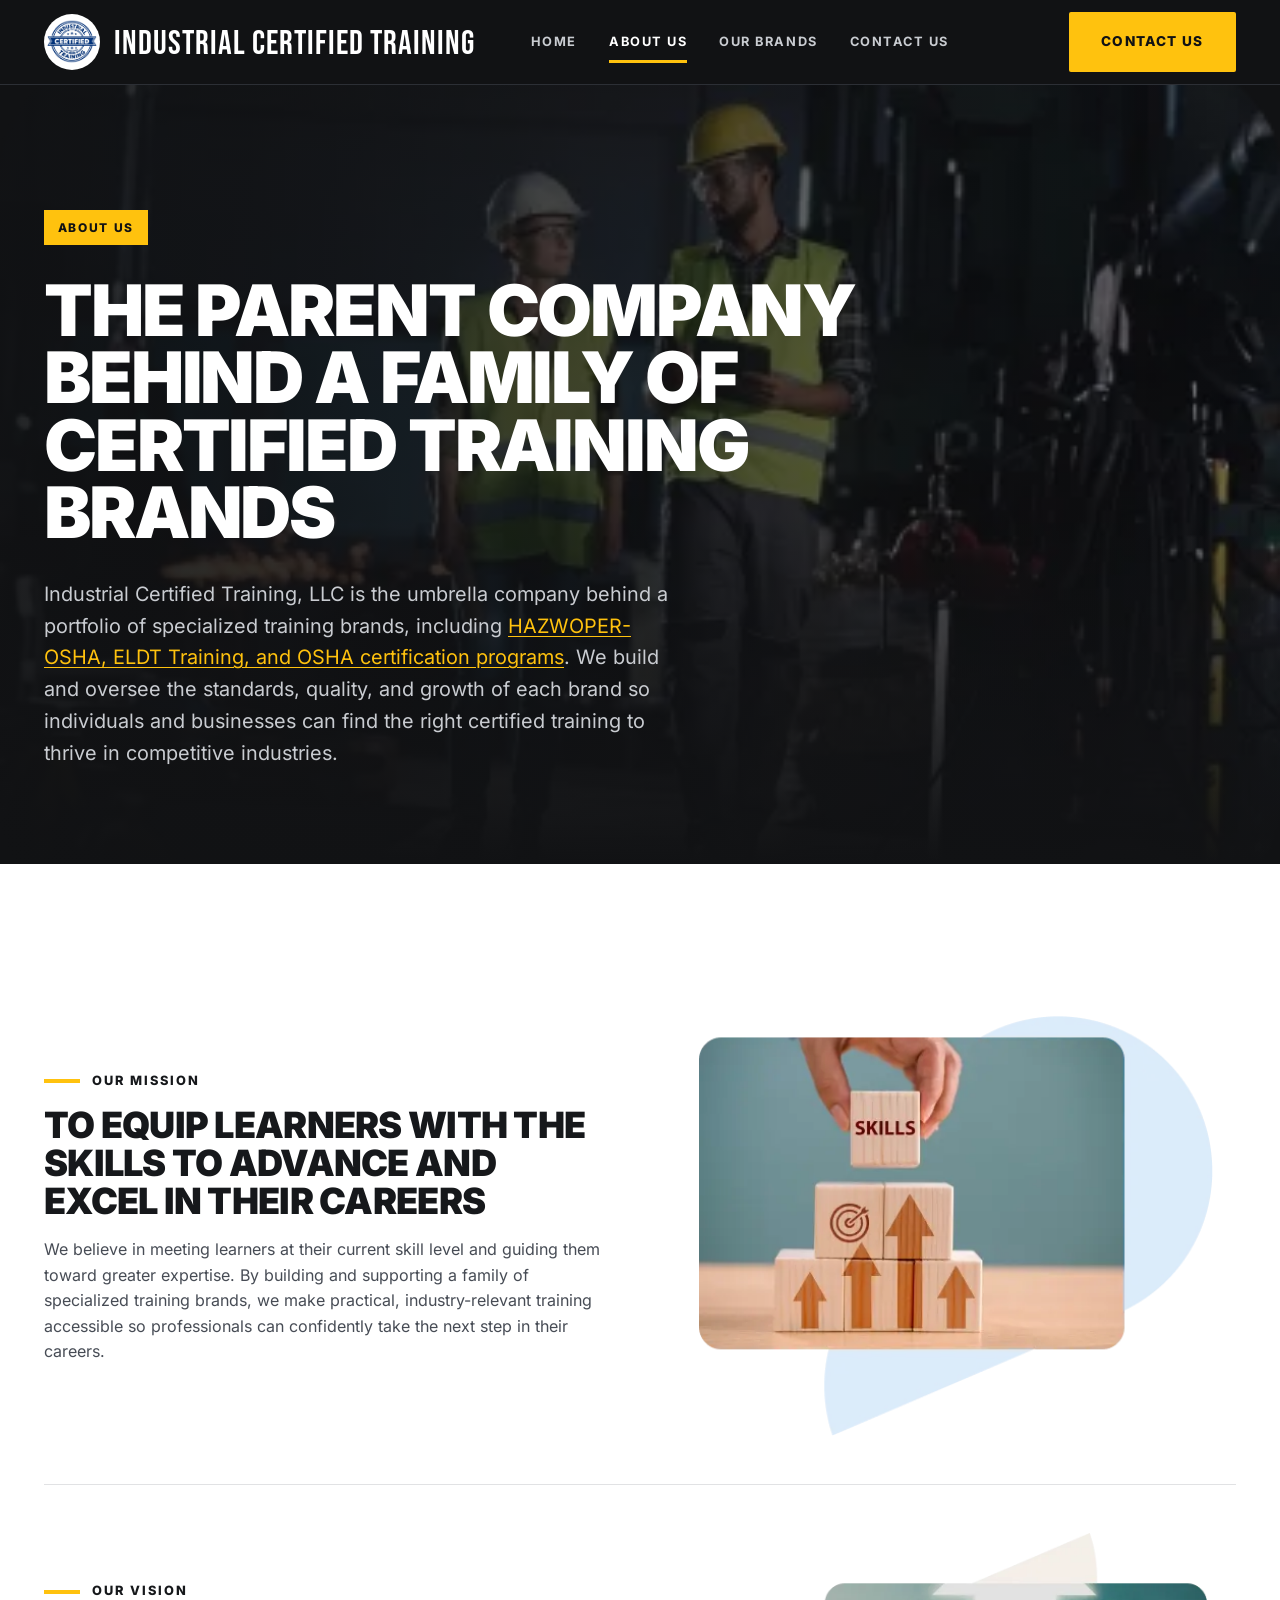
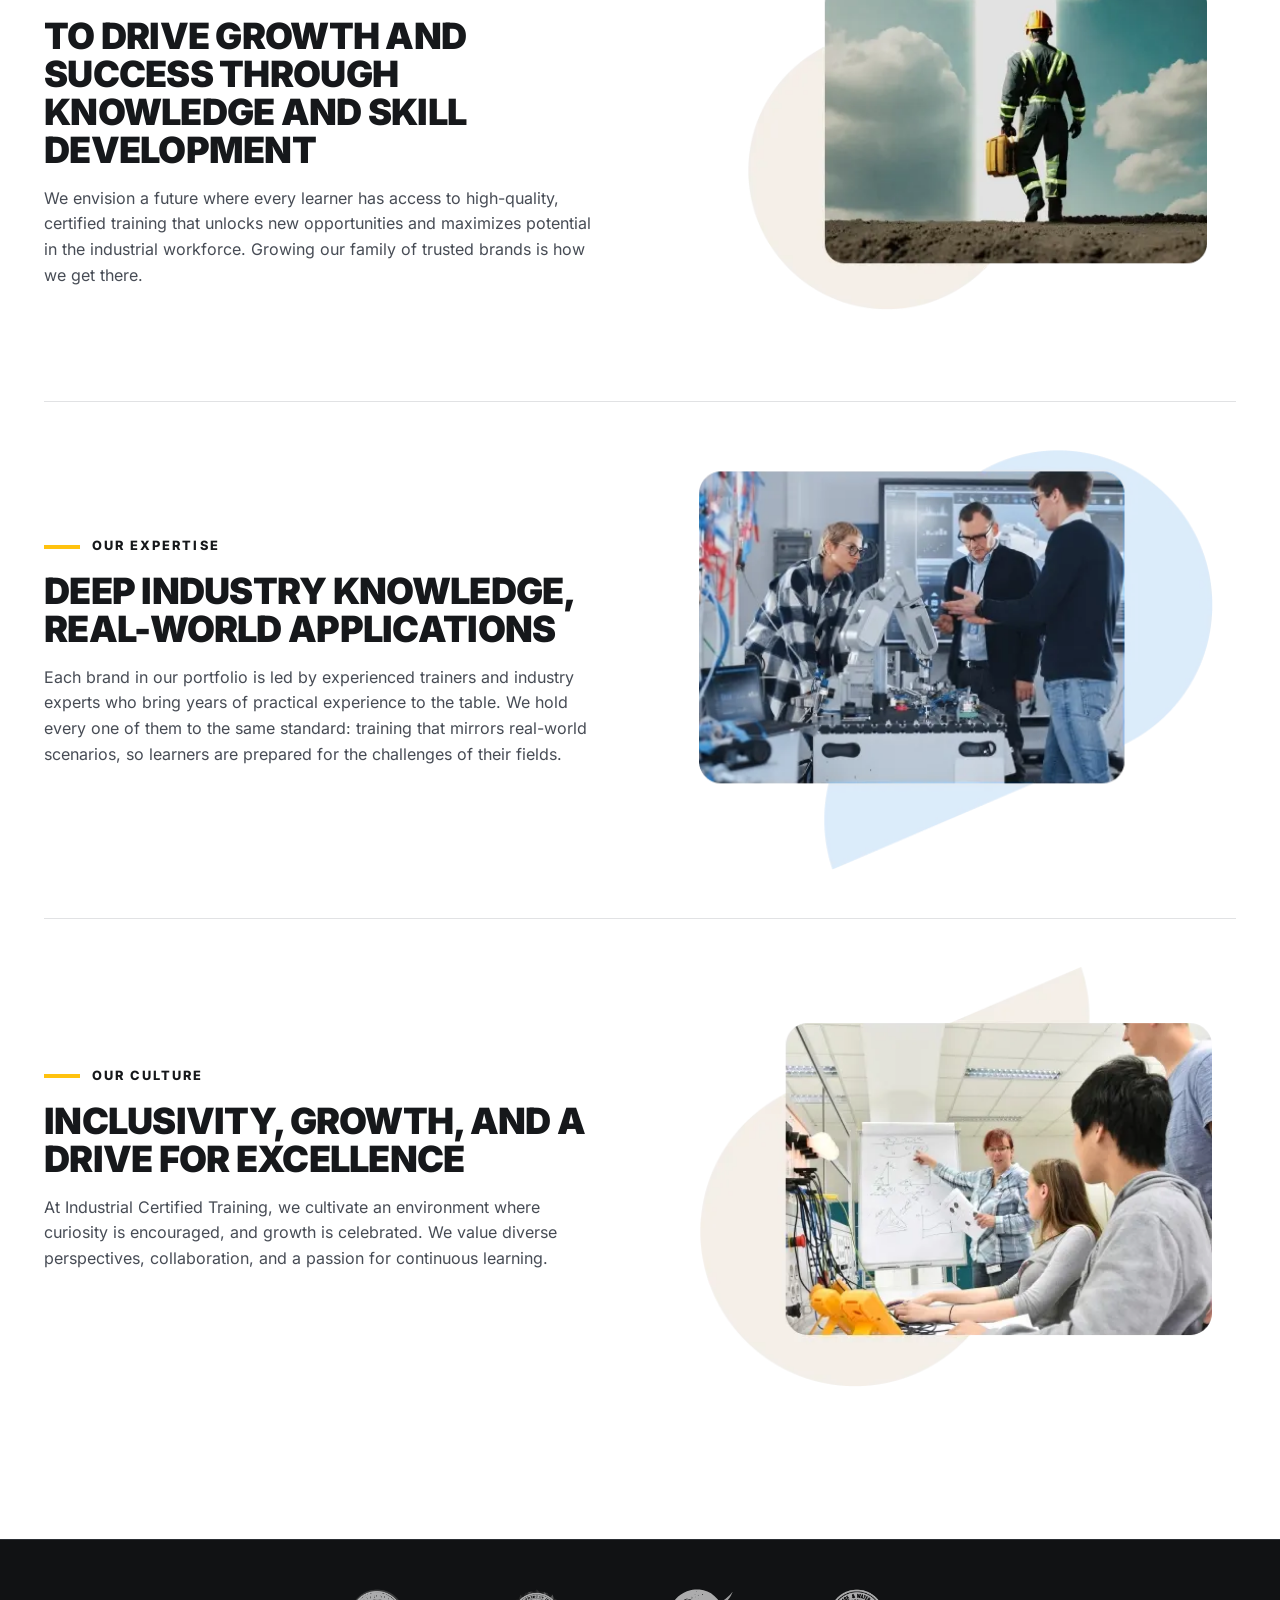
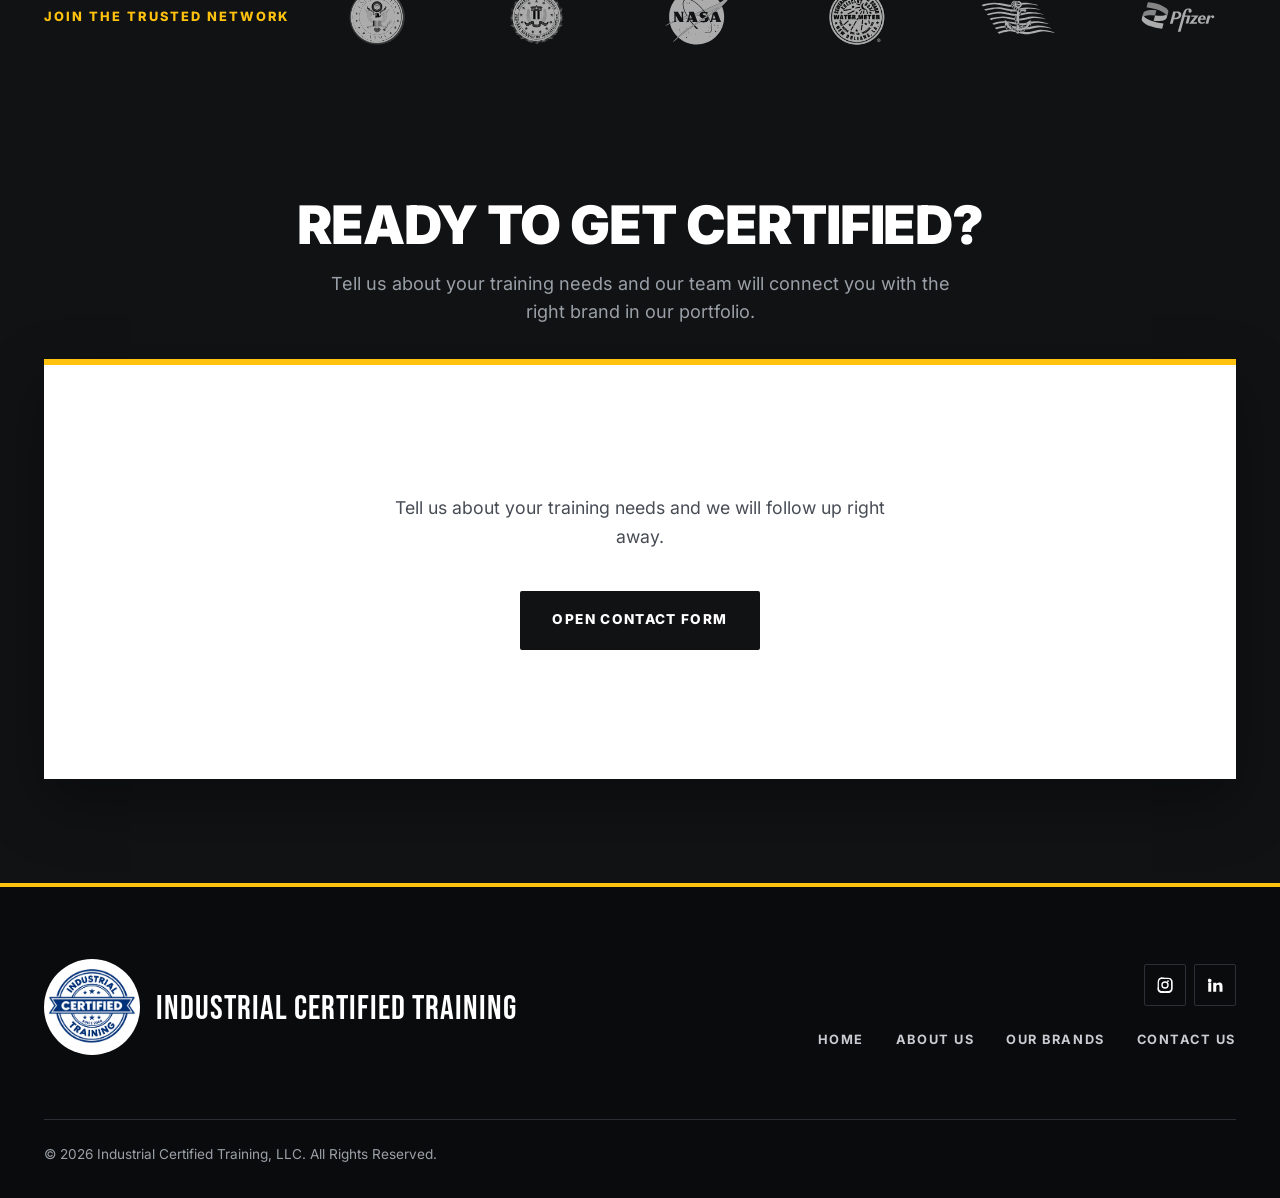
==== about-us.html @ 362e0325 "Use Bebas Neue wordmark in header/footer; center and tighten brand cards - Header and footer company" ====
<!DOCTYPE html>
<html lang="en">
<head>
    <meta charset="UTF-8">
    <meta name="viewport" content="width=device-width, initial-scale=1.0">

    <!-- Google tag (gtag.js) -->
    <script async src="https://www.googletagmanager.com/gtag/js?id=G-7F2FLD8WXP"></script>
    <script>
      window.dataLayer = window.dataLayer || [];
      function gtag(){dataLayer.push(arguments);}
      gtag('js', new Date());
      gtag('config', 'G-7F2FLD8WXP');
    </script>
    <title>About Us | Industrial Certified Training</title>
    <meta name="description" content="Learn how Industrial Certified Training, LLC is the parent company behind a family of industry-leading technical training and certification brands for professionals and businesses.">
    <meta name="robots" content="index, follow">
    <link rel="canonical" href="https://ictraining.us/about-us.html">

    <meta property="og:type" content="website">
    <meta property="og:site_name" content="Industrial Certified Training">
    <meta property="og:url" content="https://ictraining.us/about-us.html">
    <meta property="og:title" content="About Us | Industrial Certified Training">
    <meta property="og:description" content="Learn how Industrial Certified Training, LLC is the parent company behind a family of industry-leading technical training and certification brands.">
    <meta property="og:image" content="https://ictraining.us/images/about-us/about-us-banner-img.webp">
    <meta property="og:locale" content="en_US">

    <link rel="icon" href="./images/home/footer-logo.webp" type="image/webp">
    <link rel="preload" href="fonts/inter-var.woff2" as="font" type="font/woff2" crossorigin>
    <link rel="preload" href="fonts/bebas-neue.woff2" as="font" type="font/woff2" crossorigin>
    <link rel="preload" href="images/home/ct-general-industry.webp" as="image" fetchpriority="high">
    <link rel="stylesheet" href="css/style.css">
    <script type="application/ld+json">
    {
      "@context": "https://schema.org",
      "@graph": [
        {
          "@type": "Organization",
          "@id": "https://ictraining.us/#organization",
          "name": "Industrial Certified Training",
          "legalName": "Industrial Certified Training, LLC",
          "url": "https://ictraining.us/",
          "logo": "https://ictraining.us/images/home/footer-logo.webp",
          "description": "Industrial Certified Training, LLC is the parent company behind a family of industry-certified safety and compliance training brands, including HAZWOPER-OSHA, ELDT Training, and OSHA certification programs, serving construction, maritime, healthcare, oil & gas, and general industry.",
          "brand": [
            { "@type": "Brand", "name": "HAZWOPER-OSHA", "url": "https://hazwoper-osha.com" },
            { "@type": "Brand", "name": "ELDT Training", "url": "https://eldttraining.us" },
            { "@type": "Brand", "name": "OSHA Training", "url": "https://oshascorm.org" }
          ],
          "sameAs": [
            "https://www.instagram.com/industrial_certified_training/",
            "https://www.linkedin.com/company/industrial-certified-training/"
          ]
        },
        {
          "@type": "WebSite",
          "@id": "https://ictraining.us/#website",
          "url": "https://ictraining.us/",
          "name": "Industrial Certified Training",
          "publisher": { "@id": "https://ictraining.us/#organization" }
        },
        {
          "@type": "BreadcrumbList",
          "@id": "https://ictraining.us/about-us.html#breadcrumb",
          "itemListElement": [
            { "@type": "ListItem", "position": 1, "name": "Home", "item": "https://ictraining.us/" },
            { "@type": "ListItem", "position": 2, "name": "About Us", "item": "https://ictraining.us/about-us.html" }
          ]
        }
      ]
    }
    </script>
</head>
<body>
    <a class="skip-link" href="#main">Skip to content</a>

    <svg aria-hidden="true" style="position:absolute;width:0;height:0;overflow:hidden" focusable="false">
        <symbol id="icon-menu" viewBox="0 0 24 24"><path d="M3 6h18M3 12h18M3 18h18" stroke="currentColor" stroke-width="2" stroke-linecap="round"/></symbol>
        <symbol id="icon-close" viewBox="0 0 24 24"><path d="M6 6l12 12M18 6L6 18" stroke="currentColor" stroke-width="2" stroke-linecap="round"/></symbol>
        <symbol id="icon-linkedin" viewBox="0 0 24 24"><path fill="currentColor" d="M4.98 3.5a2.5 2.5 0 1 1-.02 5 2.5 2.5 0 0 1 .02-5zM3 9h4v12H3V9zm7 0h3.8v1.7h.05c.53-1 1.83-2.05 3.77-2.05C21.4 8.65 22 11 22 14.1V21h-4v-6.1c0-1.45-.03-3.32-2.02-3.32-2.03 0-2.34 1.58-2.34 3.22V21h-4V9z"/></symbol>
        <symbol id="icon-instagram" viewBox="0 0 24 24"><path fill="currentColor" d="M12 2.2c2.7 0 3 .01 4.12.06 1.11.05 1.87.23 2.53.48.7.27 1.29.63 1.87 1.21.58.58.94 1.17 1.21 1.87.25.66.43 1.42.48 2.53.05 1.12.06 1.42.06 4.12s-.01 3-.06 4.12c-.05 1.11-.23 1.87-.48 2.53-.27.7-.63 1.29-1.21 1.87-.58.58-1.17.94-1.87 1.21-.66.25-1.42.43-2.53.48-1.12.05-1.42.06-4.12.06s-3-.01-4.12-.06c-1.11-.05-1.87-.23-2.53-.48-.7-.27-1.29-.63-1.87-1.21-.58-.58-.94-1.17-1.21-1.87-.25-.66-.43-1.42-.48-2.53C2.21 15 2.2 14.7 2.2 12s.01-3 .06-4.12c.05-1.11.23-1.87.48-2.53.27-.7.63-1.29 1.21-1.87.58-.58 1.17-.94 1.87-1.21.66-.25 1.42-.43 2.53-.48C9 2.21 9.3 2.2 12 2.2zm0 1.8c-2.65 0-2.96.01-4.01.06-.96.04-1.48.2-1.83.34-.46.18-.79.39-1.13.74-.35.34-.56.67-.74 1.13-.14.35-.3.87-.34 1.83-.05 1.05-.06 1.36-.06 4.01s.01 2.96.06 4.01c.04.96.2 1.48.34 1.83.18.46.39.79.74 1.13.34.35.67.56 1.13.74.35.14.87.3 1.83.34 1.05.05 1.36.06 4.01.06s2.96-.01 4.01-.06c.96-.04 1.48-.2 1.83-.34.46-.18.79-.39 1.13-.74.35-.34.56-.67.74-1.13.14-.35.3-.87.34-1.83.05-1.05.06-1.36.06-4.01s-.01-2.96-.06-4.01c-.04-.96-.2-1.48-.34-1.83a3.03 3.03 0 0 0-.74-1.13 3.03 3.03 0 0 0-1.13-.74c-.35-.14-.87-.3-1.83-.34-1.05-.05-1.36-.06-4.01-.06zm0 3.06a4.94 4.94 0 1 1 0 9.88 4.94 4.94 0 0 1 0-9.88zm0 1.8a3.14 3.14 0 1 0 0 6.28 3.14 3.14 0 0 0 0-6.28zm5.13-1.99a1.15 1.15 0 1 1-2.3 0 1.15 1.15 0 0 1 2.3 0z"/></symbol>
    </svg>

    <header class="site-header">
        <div class="container nav">
            <a class="nav-brand" href="./index.html" aria-label="Industrial Certified Training home">
                <img src="images/home/footer-logo.webp" alt="Industrial Certified Training" width="900" height="834">
                <span class="nav-brand__text">Industrial Certified Training</span>
            </a>
            <button class="nav-toggle" type="button" aria-controls="navbarNav" aria-expanded="false" aria-label="Toggle navigation menu">
                <svg class="icon icon-menu" aria-hidden="true"><use href="#icon-menu"></use></svg>
                <svg class="icon icon-close" aria-hidden="true"><use href="#icon-close"></use></svg>
            </button>
            <nav class="nav-links" id="navbarNav" aria-label="Primary">
                <a href="./index.html">Home</a>
                <a href="./about-us.html" aria-current="page">About Us</a>
                <a href="./our-brands.html">Our Brands</a>
                <a href="./contact-us.html">Contact Us</a>
                <a href="#typeform-section" class="btn btn-primary nav-cta--mobile">Contact Us</a>
            </nav>
            <a href="#typeform-section" class="btn btn-primary nav-cta">Contact Us</a>
        </div>
    </header>

    <main id="main">
        <section class="hero hero--page">
            <div class="hero__bg">
                <img src="images/home/ct-general-industry.webp" alt="" width="397" height="265" fetchpriority="high">
            </div>
            <div class="container">
                <div class="hero__content">
                    <span class="hero__tag">About Us</span>
                    <h1>The Parent Company Behind a Family of Certified Training Brands</h1>
                    <p>Industrial Certified Training, LLC is the umbrella company behind a portfolio of specialized training brands, including <a href="./our-brands.html">HAZWOPER-OSHA, ELDT Training, and OSHA certification programs</a>. We build and oversee the standards, quality, and growth of each brand so individuals and businesses can find the right certified training to thrive in competitive industries.</p>
                </div>
            </div>
        </section>

        <section class="section">
            <div class="container">
                <div class="story-row">
                    <div>
                        <p class="section-eyebrow">Our Mission</p>
                        <h2>To equip learners with the skills to advance and excel in their careers</h2>
                        <p>We believe in meeting learners at their current skill level and guiding them toward greater expertise. By building and supporting a family of specialized training brands, we make practical, industry-relevant training accessible so professionals can confidently take the next step in their careers.</p>
                    </div>
                    <div class="story-row__media">
                        <img src="./images/about-us/our-mission-img.webp" loading="lazy" alt="Instructor guiding a hands-on training session" width="505" height="412">
                    </div>
                </div>
                <div class="story-row">
                    <div>
                        <p class="section-eyebrow">Our Vision</p>
                        <h2>To drive growth and success through knowledge and skill development</h2>
                        <p>We envision a future where every learner has access to high-quality, certified training that unlocks new opportunities and maximizes potential in the industrial workforce. Growing our family of trusted brands is how we get there.</p>
                    </div>
                    <div class="story-row__media">
                        <img src="./images/about-us/our-vision.webp" loading="lazy" alt="Team reviewing certification progress" width="549" height="459">
                    </div>
                </div>
                <div class="story-row">
                    <div>
                        <p class="section-eyebrow">Our Expertise</p>
                        <h2>Deep industry knowledge, real-world applications</h2>
                        <p>Each brand in our portfolio is led by experienced trainers and industry experts who bring years of practical experience to the table. We hold every one of them to the same standard: training that mirrors real-world scenarios, so learners are prepared for the challenges of their fields.</p>
                    </div>
                    <div class="story-row__media">
                        <img src="./images/about-us/our-expertise.webp" loading="lazy" alt="Trainer demonstrating industrial safety equipment" width="505" height="412">
                    </div>
                </div>
                <div class="story-row">
                    <div>
                        <p class="section-eyebrow">Our Culture</p>
                        <h2>Inclusivity, growth, and a drive for excellence</h2>
                        <p>At Industrial Certified Training, we cultivate an environment where curiosity is encouraged, and growth is celebrated. We value diverse perspectives, collaboration, and a passion for continuous learning.</p>
                    </div>
                    <div class="story-row__media">
                        <img src="./images/about-us/our-culture.webp" loading="lazy" alt="Diverse team collaborating at Industrial Certified Training" width="502" height="412">
                    </div>
                </div>
            </div>
        </section>

        <section class="trusted">
            <div class="container trusted__inner">
                <h2 class="trusted__title">Join the Trusted Network</h2>
                <div class="trusted__grid">
                    <img src="images/home/us-army-logo.webp" alt="U.S. Army" width="400" height="200" loading="lazy">
                    <img src="images/home/fbi-logo.webp" alt="Federal Bureau of Investigation" width="400" height="200" loading="lazy">
                    <img src="images/home/nasa-logo.svg" alt="NASA" width="196" height="98" loading="lazy">
                    <img src="images/home/water-meter.webp" alt="Water Meter Industries" width="400" height="200" loading="lazy">
                    <img src="images/home/us-sailors-logo.svg" alt="U.S. Navy Sailors" width="196" height="98" loading="lazy">
                    <img src="images/home/pfizer-logo.svg" alt="Pfizer" width="196" height="98" loading="lazy">
                </div>
            </div>
        </section>

        <section class="section contact-cta" id="typeform-section">
            <div class="container">
                <h2 class="text-center">Ready to Get Certified?</h2>
                <p class="text-center lead max-w-prose" style="margin-inline:auto;">Tell us about your training needs and our team will connect you with the right brand in our portfolio.</p>
                <div class="contact-cta__panel">
                    <div class="tf-placeholder" data-tf-placeholder>
                        <p class="contact-cta__loading">Tell us about your training needs and we will follow up right away.</p>
                        <button type="button" class="btn btn-primary" data-tf-trigger="01JFSV156N80ZSB11TZV2MEFP5">Open Contact Form</button>
                    </div>
                </div>
            </div>
        </section>
    </main>

    <footer class="site-footer">
        <div class="container footer-grid">
            <div class="footer-brand">
                <img src="./images/home/footer-logo.webp" alt="" width="900" height="834" loading="lazy">
                <span class="footer-brand__text">Industrial Certified Training</span>
            </div>
            <div class="footer-content">
                <div class="footer-top">
                    <div class="social-icons">
                        <a href="https://www.instagram.com/industrial_certified_training/" class="social-icon" aria-label="Industrial Certified Training on Instagram"><svg class="icon" aria-hidden="true"><use href="#icon-instagram"></use></svg></a>
                        <a href="https://www.linkedin.com/company/industrial-certified-training/" class="social-icon" aria-label="Industrial Certified Training on LinkedIn"><svg class="icon" aria-hidden="true"><use href="#icon-linkedin"></use></svg></a>
                    </div>
                </div>
                <nav class="footer-links" aria-label="Footer">
                    <a href="./index.html">Home</a>
                    <a href="./about-us.html">About Us</a>
                    <a href="./our-brands.html">Our Brands</a>
                    <a href="./contact-us.html">Contact Us</a>
                </nav>
            </div>
            <p class="footer-bottom">&copy; <span id="current_year"></span> Industrial Certified Training, LLC. All Rights Reserved.</p>
        </div>
    </footer>

    <script src="./js/main.js" defer></script>
</body>
</html>
---- css/style.css ----
/* ===================== Fonts (self-hosted) ===================== */
@font-face {
  font-family: 'Inter';
  font-style: normal;
  font-weight: 100 900;
  font-display: swap;
  src: url('../fonts/inter-var.woff2') format('woff2');
}
@font-face {
  font-family: 'Bebas Neue';
  font-style: normal;
  font-weight: 400;
  font-display: swap;
  src: url('../fonts/bebas-neue.woff2') format('woff2');
}

/* ===================== Design tokens ===================== */
:root {
  --color-black: #111214;
  --color-char: #1c1e22;
  --color-char-2: #25282d;
  --color-yellow: #ffc20e;
  --color-yellow-dark: #e0a800;
  --color-text: #16181b;
  --color-text-secondary: #474c55;
  --color-text-muted: #6b7079;
  --color-on-dark: #ffffff;
  --color-on-dark-secondary: #c9ccd1;
  --color-on-dark-muted: #9aa0a8;
  --color-bg: #ffffff;
  --color-bg-alt: #f3f3f1;
  --color-border: #e1e2e4;
  --color-border-dark: #2c2f35;
  --color-white: #ffffff;

  --font-heading: 'Inter', system-ui, -apple-system, 'Segoe UI', sans-serif;
  --font-body: 'Inter', system-ui, -apple-system, 'Segoe UI', sans-serif;
  --font-wordmark: 'Bebas Neue', 'Oswald', 'Arial Narrow', sans-serif;

  --space-1: 0.25rem;
  --space-2: 0.5rem;
  --space-3: 1rem;
  --space-4: 1.5rem;
  --space-5: 2rem;
  --space-6: 3rem;
  --space-7: 4.5rem;
  --space-8: 6.5rem;

  --radius-sm: 2px;

  --shadow-sm: 0 2px 8px rgba(0, 0, 0, 0.08);
  --shadow-md: 0 14px 34px rgba(0, 0, 0, 0.16);
  --shadow-lg: 0 24px 56px rgba(0, 0, 0, 0.35);

  --header-h: 84px;
  --container-max: 1240px;
  --transition: 0.25s ease;
}

/* ===================== Reset ===================== */
*, *::before, *::after { box-sizing: border-box; }
html { scroll-behavior: smooth; scroll-padding-top: var(--header-h); }
@media (prefers-reduced-motion: reduce) {
  html { scroll-behavior: auto; }
  *, *::before, *::after { animation-duration: 0.01ms !important; animation-iteration-count: 1 !important; transition-duration: 0.01ms !important; scroll-behavior: auto !important; }
}
body {
  margin: 0;
  font-family: var(--font-body);
  color: var(--color-text);
  background: var(--color-bg);
  line-height: 1.6;
  -webkit-font-smoothing: antialiased;
}
img { max-width: 100%; height: auto; display: block; }
a { color: inherit; text-decoration: none; }
ul { margin: 0; padding: 0; list-style: none; }
button { font: inherit; cursor: pointer; }
svg { display: block; }

h1, h2, h3, h4, h5, h6 {
  font-family: var(--font-heading);
  font-weight: 800;
  line-height: 1.05;
  letter-spacing: -0.02em;
  margin: 0 0 var(--space-3);
  color: var(--color-text);
}
h1 { font-size: clamp(2.6rem, 1.4rem + 5.2vw, 6rem); font-weight: 900; text-transform: uppercase; line-height: 0.95; letter-spacing: -0.03em; }
h2 { font-size: clamp(2rem, 1.4rem + 2.4vw, 3.5rem); font-weight: 900; text-transform: uppercase; letter-spacing: -0.02em; }
h3 { font-size: 1.3rem; letter-spacing: -0.01em; }
h4 { font-size: 0.85rem; text-transform: uppercase; letter-spacing: 0.12em; }
p { margin: 0 0 var(--space-3); color: var(--color-text-secondary); }
.lead { font-size: 1.125rem; color: var(--color-text-secondary); }

.icon { width: 1em; height: 1em; fill: none; }

/* ===================== Layout helpers ===================== */
.container { width: 100%; max-width: var(--container-max); margin-inline: auto; padding-inline: var(--space-4); }

/* Grid items default to min-width:auto, which lets a replaced element's
   intrinsic size (e.g. a wide image) blow out the track. Reset it everywhere. */
.stats__grid > *, .services__grid > *, .work-with__grid > *, .section-head > *,
.industries__grid > *, .testimonials__layout > *, .story-row > *, .brand-grid > * {
  min-width: 0;
}
.section { padding-block: var(--space-8); }
.section--dark { background: var(--color-black); color: var(--color-on-dark); }
.section--char { background: var(--color-char); color: var(--color-on-dark); }
.section--alt { background: var(--color-bg-alt); }
.section--flush-top { padding-top: 0; }
.section--dark h2, .section--dark h3, .section--char h2, .section--char h3 { color: var(--color-on-dark); }
.section--dark p, .section--char p { color: var(--color-on-dark-muted); }

.section-eyebrow {
  display: flex; align-items: center; gap: 0.75rem;
  font-weight: 800; text-transform: uppercase; letter-spacing: 0.16em;
  color: var(--color-text); font-size: 0.8rem; margin-bottom: var(--space-3);
}
.section-eyebrow::before { content: ''; width: 36px; height: 4px; background: var(--color-yellow); flex-shrink: 0; }
.section--dark .section-eyebrow, .section--char .section-eyebrow { color: var(--color-yellow); }
.text-center .section-eyebrow, .section-eyebrow.text-center { justify-content: center; }

.section-head { display: grid; gap: var(--space-4); align-items: end; margin-bottom: var(--space-6); }
.section-head h2 { margin: 0; }
.section-head > p { margin: 0; max-width: 460px; font-size: 1.05rem; }
@media (min-width: 992px) { .section-head { grid-template-columns: 1.2fr 1fr; } .section-head > p { justify-self: end; } }

.text-center { text-align: center; }
.visually-hidden {
  position: absolute; width: 1px; height: 1px; padding: 0; margin: -1px;
  overflow: hidden; clip: rect(0, 0, 0, 0); white-space: nowrap; border: 0;
}

.skip-link {
  position: absolute; top: -100px; left: var(--space-3);
  background: var(--color-yellow); color: var(--color-black); font-weight: 700;
  padding: 0.75rem 1.25rem; z-index: 2000; transition: top var(--transition);
}
.skip-link:focus { top: var(--space-3); }

:focus-visible { outline: 3px solid var(--color-yellow); outline-offset: 2px; }

/* ===================== Buttons ===================== */
.btn {
  display: inline-flex; align-items: center; justify-content: center; gap: 0.6rem;
  padding: 1.05rem 1.9rem; border-radius: var(--radius-sm);
  font-weight: 800; font-size: 0.85rem; letter-spacing: 0.1em; text-transform: uppercase;
  border: 2px solid transparent; min-height: 48px;
  transition: transform var(--transition), box-shadow var(--transition), background var(--transition), color var(--transition), border-color var(--transition);
}
.btn .icon { width: 1.1em; height: 1.1em; }
.btn-primary { background: var(--color-yellow); color: var(--color-black); }
.btn-primary:hover, .btn-primary:focus-visible { background: var(--color-white); transform: translateY(-2px); box-shadow: var(--shadow-md); }
.btn-outline { background: transparent; color: var(--color-white); border-color: var(--color-white); }
.btn-outline:hover, .btn-outline:focus-visible { background: var(--color-white); color: var(--color-black); }
.btn-dark { background: var(--color-black); color: var(--color-white); }
.btn-dark:hover, .btn-dark:focus-visible { background: var(--color-yellow); color: var(--color-black); }

/* ===================== Header ===================== */
.site-header {
  position: sticky; top: 0; z-index: 1000;
  background: var(--color-black); color: var(--color-white);
  border-bottom: 1px solid var(--color-border-dark);
}
.nav { display: flex; align-items: center; justify-content: space-between; height: var(--header-h); gap: var(--space-5); }
.nav-brand { display: flex; align-items: center; gap: 0.85rem; flex-shrink: 0; }
.nav-brand img { height: 56px; width: 56px; object-fit: contain; background: var(--color-white); border-radius: 50%; padding: 3px; }
.nav-brand__text { font-family: var(--font-wordmark); font-weight: 400; font-size: 2.1rem; letter-spacing: 0.03em; text-transform: uppercase; line-height: 1; white-space: nowrap; padding-top: 0.15em; }
.nav-links { display: flex; align-items: center; gap: var(--space-5); margin-right: auto; margin-left: var(--space-4); }
.nav-links a:not(.btn) {
  white-space: nowrap; font-weight: 700; font-size: 0.8rem; letter-spacing: 0.12em; text-transform: uppercase;
  color: var(--color-on-dark-secondary); position: relative; padding-block: 0.4rem;
  transition: color var(--transition);
}
.nav-links a:not(.btn)::after {
  content: ''; position: absolute; left: 0; bottom: -4px; width: 0; height: 3px;
  background: var(--color-yellow); transition: width var(--transition);
}
.nav-links a:not(.btn):hover { color: var(--color-white); }
.nav-links a:not(.btn):hover::after, .nav-links a[aria-current="page"]::after { width: 100%; }
.nav-links a[aria-current="page"] { color: var(--color-white); }
.nav-cta { display: none; white-space: nowrap; }
@media (min-width: 992px) { .nav-cta { display: inline-flex; } .nav-cta--mobile { display: none; } }

.nav-toggle {
  display: inline-flex; align-items: center; justify-content: center;
  width: 46px; height: 46px; border: 1px solid var(--color-border-dark); border-radius: var(--radius-sm);
  background: var(--color-char); color: var(--color-white);
}
.nav-toggle .icon { width: 22px; height: 22px; }
.nav-toggle .icon-close { display: none; }
.nav-toggle[aria-expanded="true"] .icon-menu { display: none; }
.nav-toggle[aria-expanded="true"] .icon-close { display: block; }

@media (max-width: 991.98px) {
  :root { --header-h: 72px; }
  .nav-brand img { height: 46px; width: 46px; }
  .nav-brand__text { font-size: 1.35rem; }
  .nav-links {
    position: fixed; top: var(--header-h); left: 0; right: 0; bottom: 0; margin: 0;
    flex-direction: column; align-items: flex-start;
    background: var(--color-black); padding: var(--space-5) var(--space-4);
    border-top: 4px solid var(--color-yellow);
    transform: translateY(-12px); opacity: 0; visibility: hidden; pointer-events: none;
    transition: transform var(--transition), opacity var(--transition), visibility var(--transition);
    gap: var(--space-4); overflow-y: auto;
  }
  .nav-links.is-open { transform: translateY(0); opacity: 1; visibility: visible; pointer-events: auto; }
  .nav-links a:not(.btn) { font-size: 1.1rem; }
}
@media (min-width: 992px) { .nav-toggle { display: none; } }
@media (min-width: 992px) and (max-width: 1199.98px) {
  .nav { gap: var(--space-4); }
  .nav-brand__text { font-size: 1.6rem; }
  .nav-links { gap: var(--space-4); margin-left: var(--space-2); }
  .nav-cta { padding-inline: 1.2rem; }
}
@media (max-width: 379.98px) {
  .nav-brand { gap: 0.6rem; }
  .nav-brand img { height: 40px; width: 40px; }
  .nav-brand__text { font-size: 1.12rem; }
}

/* ===================== Hero / banner ===================== */
.hero {
  position: relative; overflow: hidden; isolation: isolate;
  background: var(--color-black); color: var(--color-white);
  padding-block: clamp(5rem, 3rem + 9vw, 11rem) clamp(4rem, 3rem + 4vw, 6.5rem);
}
.hero__bg { position: absolute; inset: 0; z-index: -2; }
.hero__bg img { width: 100%; height: 100%; object-fit: cover; object-position: center 35%; filter: saturate(0.9); }
.hero::before {
  content: ''; position: absolute; inset: 0; z-index: -1;
  background:
    linear-gradient(90deg, rgba(17,18,20,0.92) 0%, rgba(17,18,20,0.72) 55%, rgba(17,18,20,0.45) 100%),
    linear-gradient(180deg, rgba(17,18,20,0) 55%, var(--color-black) 100%);
}
.hero__content { max-width: 980px; }
.hero__tag {
  display: inline-block; background: var(--color-yellow); color: var(--color-black);
  font-weight: 800; font-size: 0.75rem; letter-spacing: 0.14em; text-transform: uppercase;
  padding: 0.5rem 0.85rem; margin-bottom: var(--space-5);
}
.hero h1 { color: var(--color-white); margin-bottom: var(--space-5); }
.hero h1 span { color: var(--color-yellow); }
.hero p { color: var(--color-on-dark-secondary); font-size: clamp(1.05rem, 1rem + 0.3vw, 1.25rem); max-width: 640px; }
.hero p a { color: var(--color-yellow); text-decoration: underline; text-underline-offset: 3px; }
.hero__actions { display: flex; flex-wrap: wrap; gap: var(--space-3); margin-top: var(--space-5); }

.hero--page { padding-block: clamp(4.5rem, 3rem + 6vw, 8rem) clamp(3.5rem, 2.5rem + 3vw, 5.5rem); }
.hero--page h1 { font-size: clamp(2.3rem, 1.4rem + 3.8vw, 4.75rem); }

/* ===================== Stats ===================== */
.stats { background: var(--color-black); color: var(--color-white); padding-bottom: var(--space-6); }
.stats__grid { display: grid; grid-template-columns: repeat(3, 1fr); gap: var(--space-4); border-top: 4px solid var(--color-yellow); padding-top: var(--space-5); }
.stats__number { font-weight: 900; font-size: clamp(2.6rem, 2rem + 2.4vw, 4.25rem); letter-spacing: -0.03em; line-height: 1; color: var(--color-white); }
.stats__label { color: var(--color-on-dark-muted); font-weight: 700; font-size: 0.8rem; letter-spacing: 0.14em; text-transform: uppercase; margin: var(--space-2) 0 0; }
@media (max-width: 640px) { .stats__grid { grid-template-columns: 1fr; gap: var(--space-5); } }

/* ===================== Trusted network ===================== */
.trusted { background: var(--color-black); padding-block: var(--space-6); border-top: 1px solid var(--color-border-dark); }
.trusted__inner { display: flex; flex-wrap: wrap; align-items: center; gap: var(--space-5); }
.trusted__title { margin: 0; font-size: 0.8rem; font-weight: 800; letter-spacing: 0.16em; text-transform: uppercase; color: var(--color-yellow); flex-shrink: 0; }
.trusted__grid { display: flex; flex-wrap: wrap; align-items: center; justify-content: space-between; gap: var(--space-5); flex: 1; }
.trusted__grid img { max-height: 58px; width: auto; filter: grayscale(1) invert(1) brightness(1.5); opacity: 0.65; transition: opacity var(--transition); }
.trusted__grid img:hover { opacity: 1; }
@media (max-width: 767.98px) {
  .trusted__inner { justify-content: center; text-align: center; }
  .trusted__grid { flex: 1 1 100%; display: grid; grid-template-columns: repeat(3, 1fr); justify-items: center; gap: var(--space-4); }
  .trusted__grid img { max-height: 48px; }
}

/* ===================== Services ===================== */
.services__grid { display: grid; gap: var(--space-4); grid-template-columns: repeat(4, 1fr); }
@media (max-width: 991.98px) { .services__grid { grid-template-columns: repeat(2, 1fr); } }
@media (max-width: 575.98px) { .services__grid { grid-template-columns: 1fr; } }
.service-card {
  background: var(--color-white); display: flex; flex-direction: column;
  border-bottom: 4px solid transparent;
  transition: transform var(--transition), box-shadow var(--transition), border-color var(--transition);
}
.service-card:hover { transform: translateY(-6px); box-shadow: var(--shadow-md); border-bottom-color: var(--color-yellow); }
.service-card img { width: 100%; aspect-ratio: 3 / 2; height: auto; object-fit: cover; }
.service-card__body { padding: var(--space-4); flex: 1; }
.service-card__title { font-size: 1.05rem; font-weight: 800; letter-spacing: 0.04em; text-transform: uppercase; margin-bottom: var(--space-2); }
.service-card__rule { border: none; height: 4px; width: 36px; background: var(--color-yellow); margin: var(--space-3) 0; }
.service-card__text { color: var(--color-text-secondary); margin: 0; font-size: 0.95rem; }

/* ===================== We work with ===================== */
.work-with { background: var(--color-char); color: var(--color-white); position: relative; overflow: hidden; }
.work-with::before { content: ''; position: absolute; left: 0; top: 0; bottom: 0; width: 8px; background: var(--color-yellow); }
.work-with__grid { display: grid; gap: var(--space-5); align-items: center; padding: var(--space-6) var(--space-5) 0; }
@media (min-width: 992px) { .work-with__grid { grid-template-columns: 1.3fr 1fr; padding: var(--space-7) var(--space-7) 0; align-items: end; } .work-with__grid > div:first-child { padding-bottom: var(--space-7); } }
.work-with h2 { color: var(--color-white); }
.work-with .section-eyebrow { color: var(--color-yellow); }
.work-with p { color: var(--color-on-dark-secondary); font-size: 1.1rem; margin-bottom: var(--space-5); }
.work-with__media { max-width: 340px; margin-inline: auto; }
.work-with__media img { width: 100%; height: auto; }

/* ===================== Industries grid ===================== */
.industries__grid {
  display: grid; gap: 8px;
  grid-template-columns: repeat(4, 1fr); grid-auto-rows: 250px;
}
.industries__grid > :first-child { grid-column: span 2; grid-row: span 2; }
.industries__grid > :nth-child(6), .industries__grid > :nth-child(7) { grid-column: span 2; }
@media (max-width: 991.98px) {
  .industries__grid { grid-template-columns: repeat(2, 1fr); grid-auto-rows: 220px; }
  .industries__grid > :first-child { grid-column: span 2; grid-row: span 1; }
  .industries__grid > :nth-child(6), .industries__grid > :nth-child(7) { grid-column: auto; }
}
@media (max-width: 575.98px) {
  .industries__grid { grid-template-columns: 1fr; }
  .industries__grid > * { grid-column: auto !important; }
}
.industry-card { position: relative; overflow: hidden; background: var(--color-char-2); }
.industry-card img { width: 100%; height: 100%; object-fit: cover; transition: transform 0.5s ease; }
.industry-card:hover img { transform: scale(1.06); }
.industry-card::after {
  content: ''; position: absolute; inset: 0;
  background: linear-gradient(180deg, rgba(0,0,0,0) 35%, rgba(0,0,0,0.88) 100%);
}
.industry-card .industry-card__label {
  position: absolute; left: var(--space-4); right: var(--space-4); bottom: var(--space-4); z-index: 1;
  color: var(--color-white); font-weight: 800; font-size: 1.2rem; letter-spacing: 0.04em; text-transform: uppercase; margin: 0;
  transition: opacity var(--transition);
}
.industry-card .industry-card__label::before { content: ''; display: block; width: 36px; height: 4px; background: var(--color-yellow); margin-bottom: 0.7rem; }
.industry-card__overlay {
  position: absolute; inset: 0; z-index: 2; padding: var(--space-4); display: flex; flex-direction: column; justify-content: flex-end;
  background: rgba(17,18,20,0.9); border-bottom: 4px solid var(--color-yellow);
  opacity: 0; transition: opacity var(--transition);
}
.industry-card__overlay strong { color: var(--color-yellow); font-weight: 800; text-transform: uppercase; letter-spacing: 0.06em; margin-bottom: var(--space-2); }
.industry-card:hover .industry-card__overlay, .industry-card:focus-within .industry-card__overlay { opacity: 1; }
.industry-card:hover .industry-card__label { opacity: 0; }
.industry-card__overlay p { color: var(--color-white); margin: 0; font-size: 1rem; }

/* ===================== Testimonials ===================== */
.testimonials__layout { display: grid; gap: var(--space-5); }
@media (min-width: 992px) { .testimonials__layout { grid-template-columns: 0.8fr 1.2fr; align-items: start; } }
.testimonials__nav { display: flex; gap: var(--space-2); margin-top: var(--space-5); }
.carousel-btn {
  width: 56px; height: 56px; border: 2px solid var(--color-black); border-radius: var(--radius-sm);
  background: transparent; display: inline-flex; align-items: center; justify-content: center; color: var(--color-black);
  transition: background var(--transition), color var(--transition), border-color var(--transition);
}
.carousel-btn:hover, .carousel-btn:focus-visible { background: var(--color-yellow); border-color: var(--color-yellow); }
.carousel-btn .icon { width: 20px; height: 20px; }

.testimonial-track {
  display: flex; gap: var(--space-3); overflow-x: auto; scroll-snap-type: x mandatory;
  padding-bottom: var(--space-2); scrollbar-width: none;
}
.testimonial-track::-webkit-scrollbar { display: none; }
.testimonial-card {
  scroll-snap-align: start; flex: 0 0 100%; background: var(--color-white);
  border-top: 4px solid var(--color-yellow); padding: var(--space-5) var(--space-4);
}
@media (min-width: 576px) { .testimonial-card { flex-basis: calc(50% - var(--space-2)); } }
.testimonial-card__head { display: flex; justify-content: space-between; align-items: center; gap: var(--space-3); margin-bottom: var(--space-3); }
.testimonial-card__name { margin: 0 0 0.35rem; font-size: 1rem; font-weight: 800; text-transform: uppercase; letter-spacing: 0.04em; }
.rating { display: inline-flex; align-items: center; gap: 0.2rem; }
.rating-star { position: relative; display: inline-block; width: 1rem; height: 1rem; color: var(--color-border); }
.rating-star .star-fg { position: absolute; inset: 0 auto 0 0; overflow: hidden; width: 100%; height: 100%; color: var(--color-yellow-dark); }
.rating-star.half .star-fg { width: 50%; }
.rating-star .icon { width: 1rem; height: 1rem; fill: currentColor; flex-shrink: 0; }
.rating-star .star-fg .icon { width: 1rem; height: 1rem; }
.rating-score { margin-left: 0.35rem; font-weight: 700; color: var(--color-text); font-size: 0.9rem; }
.testimonial-avatar { width: 56px; height: 56px; border-radius: 50%; flex-shrink: 0; }
.testimonial-avatar img { width: 100%; height: 100%; object-fit: cover; border-radius: inherit; filter: grayscale(0.2); }
.testimonial-card p { margin: 0; }

/* ===================== Typeform section ===================== */
.contact-cta { background: var(--color-black); color: var(--color-white); }
.contact-cta h2 { color: var(--color-white); }
.contact-cta .lead { color: var(--color-on-dark-muted); }
.contact-cta__panel {
  background: var(--color-white); border-top: 6px solid var(--color-yellow); box-shadow: var(--shadow-lg);
  padding: var(--space-5); min-height: 420px; display: flex; flex-direction: column; margin-top: var(--space-5);
}
.contact-cta__loading { text-align: center; color: var(--color-text-secondary); max-width: 32rem; font-size: 1.1rem; }
.tf-placeholder { margin: auto; display: flex; flex-direction: column; align-items: center; gap: var(--space-4); text-align: center; }
.tf-placeholder .btn-primary { background: var(--color-black); color: var(--color-white); }
.tf-placeholder .btn-primary:hover, .tf-placeholder .btn-primary:focus-visible { background: var(--color-yellow); color: var(--color-black); }
.tf-embed-frame { flex: 1; min-height: 420px; }

/* ===================== About page rows ===================== */
.story-row { display: grid; gap: var(--space-5); align-items: center; padding-block: var(--space-6); border-bottom: 1px solid var(--color-border); }
.story-row:last-child { border-bottom: 0; }
@media (min-width: 992px) { .story-row { grid-template-columns: 1fr 1fr; gap: var(--space-7); } }
.story-row__media { aspect-ratio: 4 / 3; }
.story-row__media img { width: 100%; height: 100%; object-fit: contain; }
.story-row:nth-of-type(even) .story-row__media { order: 2; }
@media (max-width: 991.98px) { .story-row .story-row__media { order: -1 !important; } }
.story-row h2 { font-size: clamp(1.6rem, 1.3rem + 1.2vw, 2.4rem); }

/* ===================== Brand lockups ===================== */
.brand-grid { display: grid; grid-template-columns: repeat(4, 1fr); gap: var(--space-3); margin-top: var(--space-6); }
@media (max-width: 991.98px) { .brand-grid { grid-template-columns: repeat(2, 1fr); } }
@media (max-width: 575.98px) { .brand-grid { grid-template-columns: 1fr; } }
.brand-card {
  display: flex; flex-direction: column; justify-content: center; align-items: center; gap: var(--space-4);
  background: var(--color-white); border-bottom: 4px solid transparent;
  padding: var(--space-5) var(--space-4) var(--space-4); text-align: center;
  transition: transform var(--transition), box-shadow var(--transition), border-color var(--transition);
}
.brand-card:hover, .brand-card:focus-visible { transform: translateY(-6px); box-shadow: var(--shadow-lg); border-bottom-color: var(--color-yellow); }
.brand-card img { height: 64px; width: 100%; max-width: 260px; object-fit: contain; }
.brand-card__cta { padding-top: var(--space-3); border-top: 1px solid var(--color-border); width: 100%; justify-content: center; font-weight: 800; font-size: 0.8rem; letter-spacing: 0.1em; text-transform: uppercase; color: var(--color-black); display: inline-flex; align-items: center; gap: 0.4rem; }
.brand-outro { max-width: 680px; margin: var(--space-6) auto 0; text-align: center; }
.section--char .brand-outro .lead { color: var(--color-on-dark-secondary); }

/* ===================== Footer ===================== */
.site-footer { background: #0a0b0c; color: var(--color-on-dark-muted); padding-block: var(--space-7) var(--space-5); border-top: 4px solid var(--color-yellow); }
.footer-grid { display: grid; grid-template-columns: auto 1fr; align-items: center; gap: var(--space-6); }
.footer-brand { display: flex; align-items: center; gap: var(--space-3); }
.footer-brand img { width: 96px; height: 96px; object-fit: contain; background: var(--color-white); border-radius: 50%; padding: 4px; }
.footer-brand__text { font-family: var(--font-wordmark); color: var(--color-white); font-weight: 400; letter-spacing: 0.03em; text-transform: uppercase; line-height: 1; font-size: 2.1rem; padding-top: 0.15em; }
.footer-content { display: flex; flex-direction: column; gap: var(--space-4); min-width: 0; align-items: flex-end; }
.footer-top { display: flex; flex-wrap: wrap; align-items: center; gap: var(--space-4); }
.social-icons { display: flex; gap: var(--space-2); }
.social-icon {
  width: 42px; height: 42px; border: 1px solid var(--color-border-dark); border-radius: var(--radius-sm);
  display: inline-flex; align-items: center; justify-content: center; color: var(--color-white);
  transition: background var(--transition), color var(--transition), border-color var(--transition);
}
.social-icon .icon { width: 18px; height: 18px; }
.social-icon:hover, .social-icon:focus-visible { background: var(--color-yellow); border-color: var(--color-yellow); color: var(--color-black); }
.footer-links { display: flex; flex-wrap: wrap; gap: var(--space-5); }
.footer-links a { color: var(--color-on-dark-secondary); font-weight: 700; font-size: 0.8rem; letter-spacing: 0.12em; text-transform: uppercase; }
.footer-links a:hover, .footer-links a:focus-visible { color: var(--color-yellow); }
.footer-bottom { grid-column: 1 / -1; margin: var(--space-3) 0 0; padding-top: var(--space-4); border-top: 1px solid var(--color-border-dark); font-size: 0.85rem; color: var(--color-on-dark-muted); }

@media (max-width: 767.98px) {
  .footer-grid { grid-template-columns: 1fr; justify-items: center; text-align: center; gap: var(--space-5); }
  .footer-brand { flex-direction: column; }
  .footer-content { align-items: center; }
  .footer-links { justify-content: center; gap: var(--space-4); }
}

/* ===================== Utilities ===================== */
.mt-0 { margin-top: 0; }
.mb-0 { margin-bottom: 0; }
.max-w-prose { max-width: 640px; }
.mx-auto { margin-inline: auto; }
.stack { display: flex; flex-direction: column; }
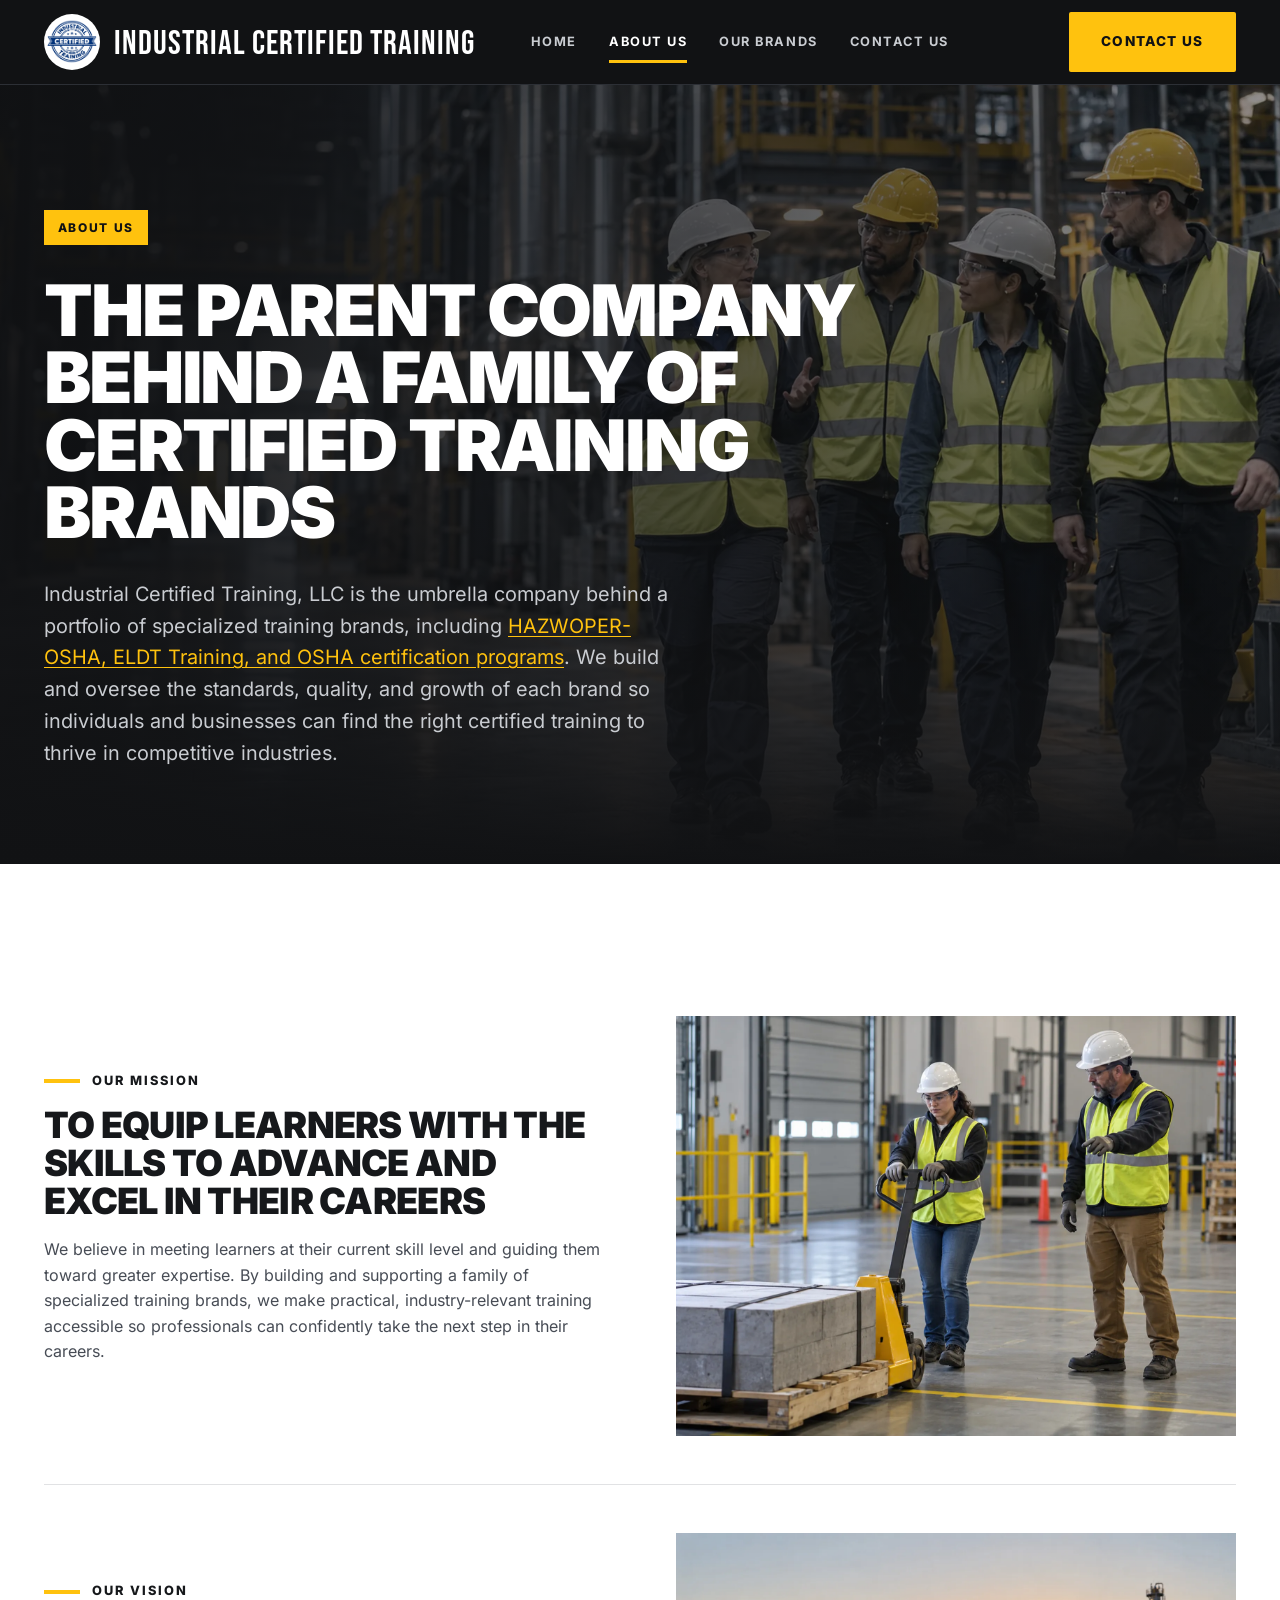
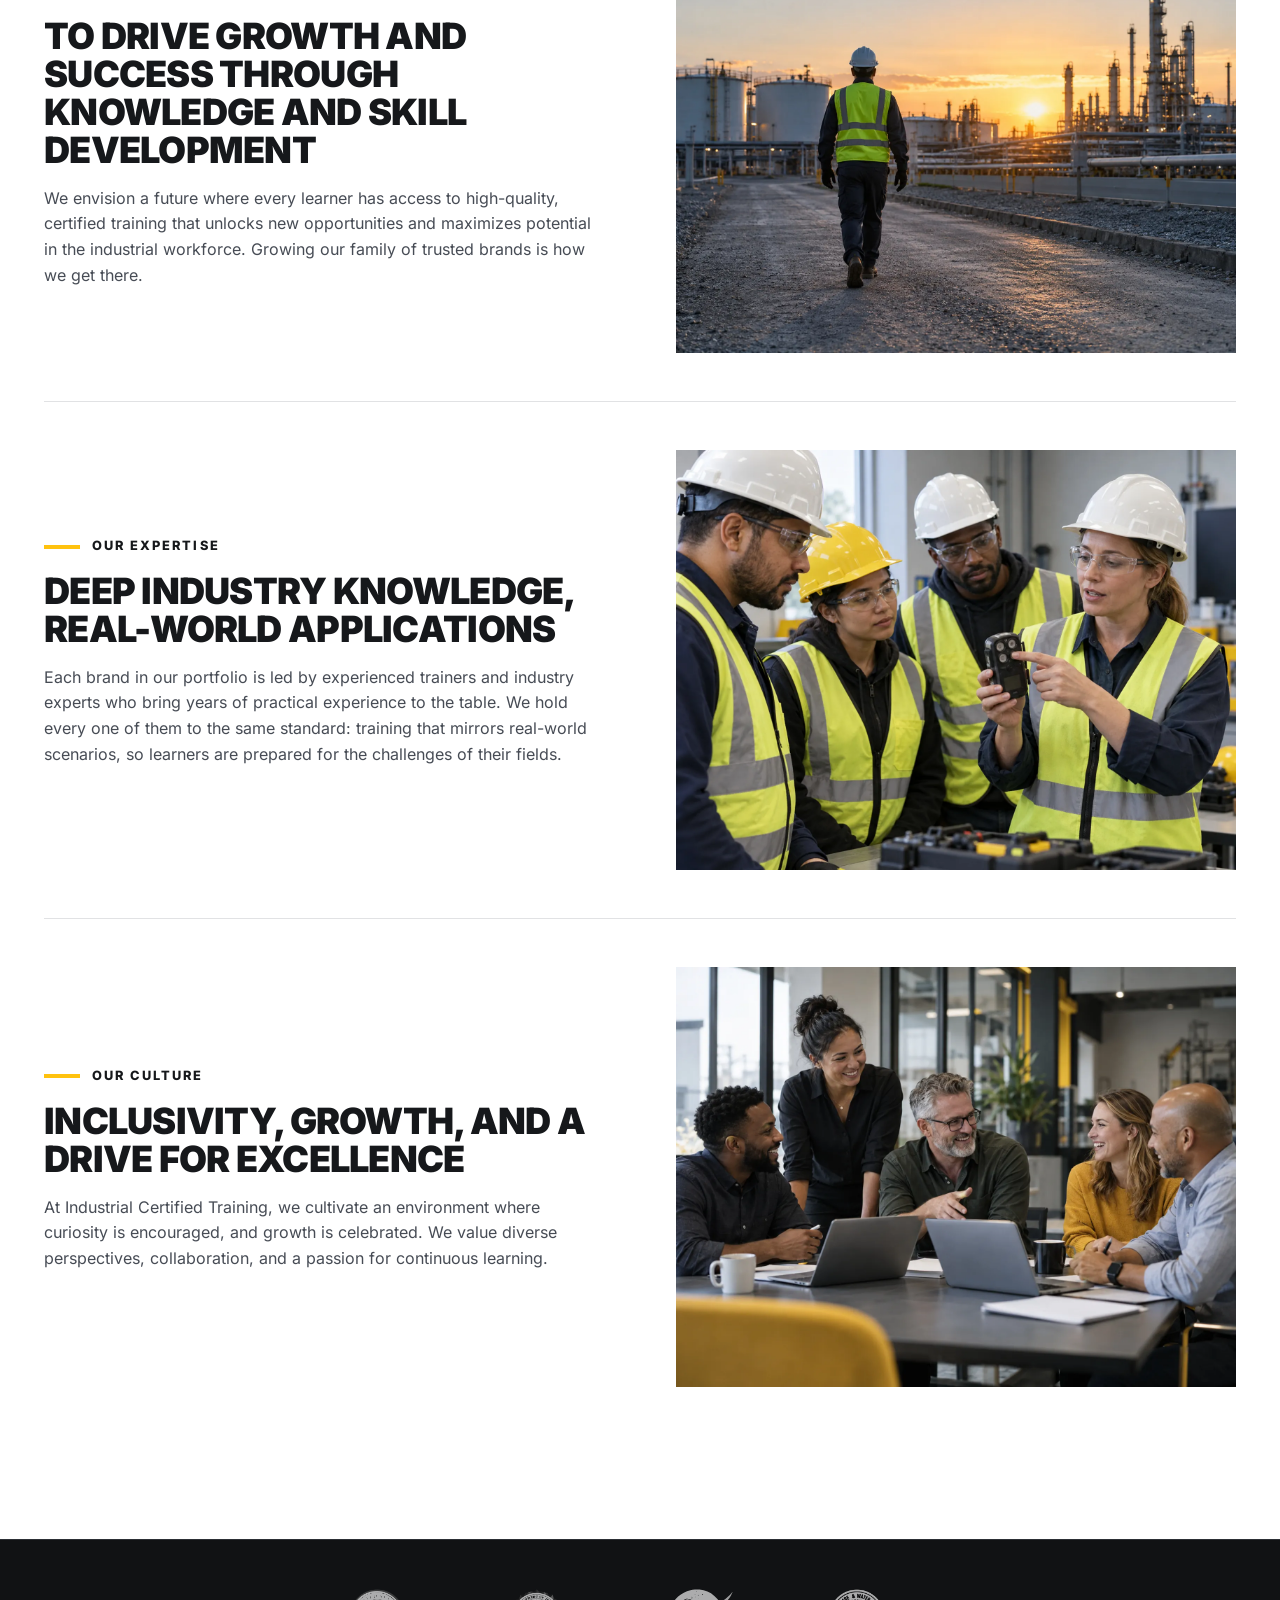
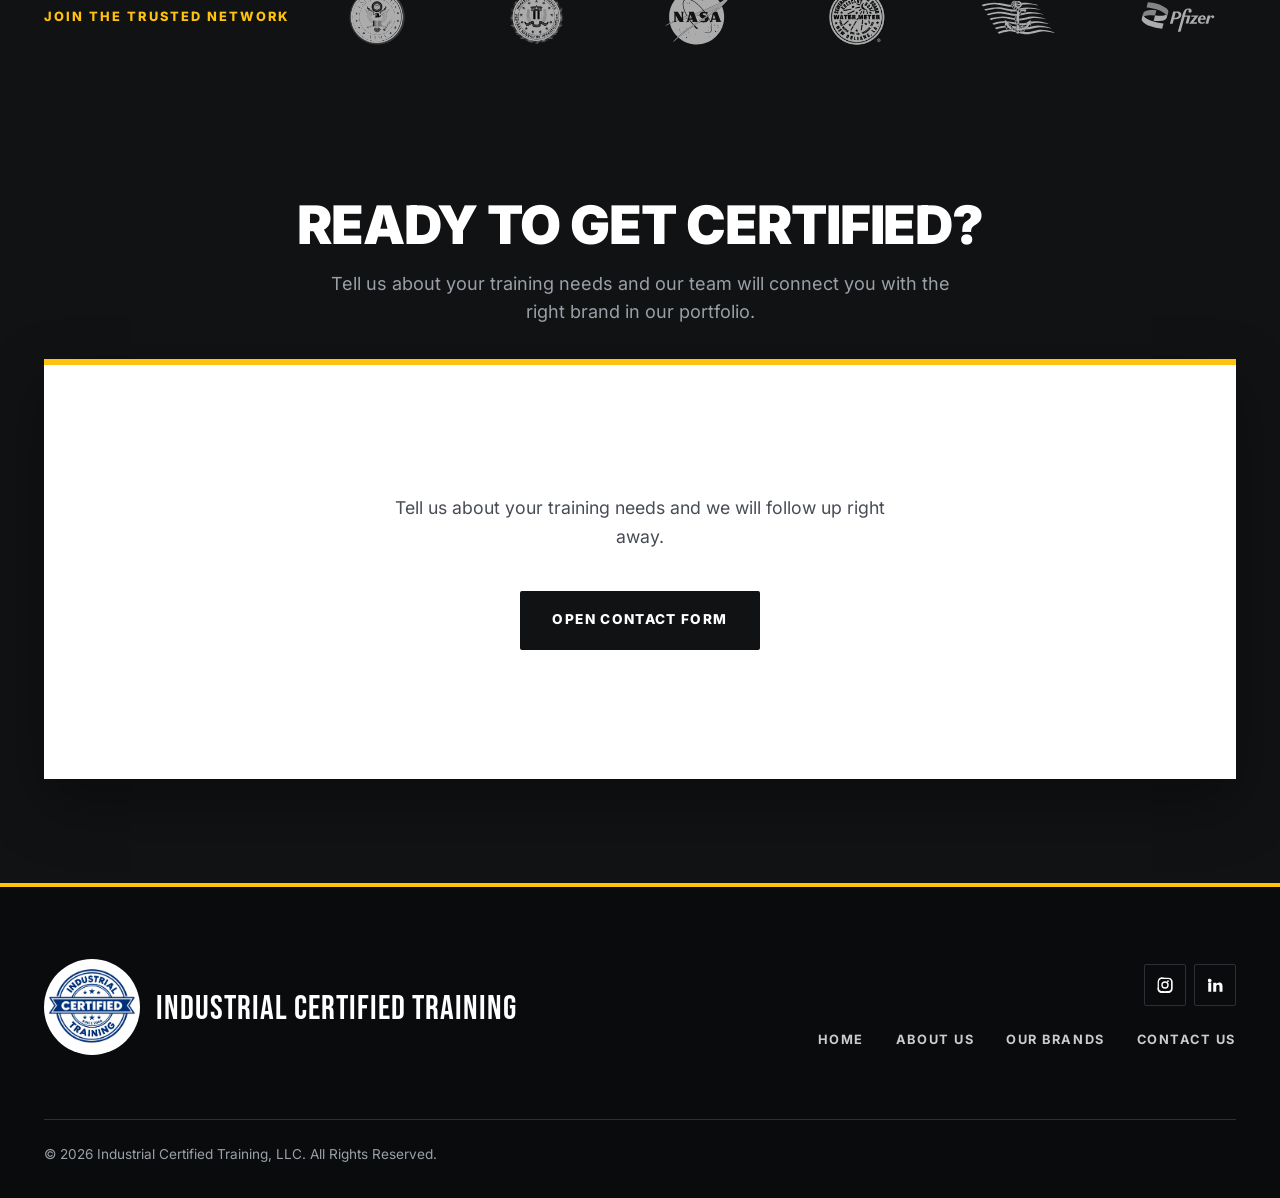
==== commit c05f246e: "Replace site photography with new high-resolution images - 20 new photos (heroes, industry tiles, se" ====
--- a/about-us.html
+++ b/about-us.html
@@ -22,13 +22,13 @@
     <meta property="og:url" content="https://ictraining.us/about-us.html">
     <meta property="og:title" content="About Us | Industrial Certified Training">
     <meta property="og:description" content="Learn how Industrial Certified Training, LLC is the parent company behind a family of industry-leading technical training and certification brands.">
-    <meta property="og:image" content="https://ictraining.us/images/about-us/about-us-banner-img.webp">
+    <meta property="og:image" content="https://ictraining.us/images/about-us/hero-about.webp">
     <meta property="og:locale" content="en_US">
 
     <link rel="icon" href="./images/home/footer-logo.webp" type="image/webp">
     <link rel="preload" href="fonts/inter-var.woff2" as="font" type="font/woff2" crossorigin>
     <link rel="preload" href="fonts/bebas-neue.woff2" as="font" type="font/woff2" crossorigin>
-    <link rel="preload" href="images/home/ct-general-industry.webp" as="image" fetchpriority="high">
+    <link rel="preload" href="images/about-us/hero-about.webp" as="image" fetchpriority="high">
     <link rel="stylesheet" href="css/style.css">
     <script type="application/ld+json">
     {
@@ -105,7 +105,7 @@
     <main id="main">
         <section class="hero hero--page">
             <div class="hero__bg">
-                <img src="images/home/ct-general-industry.webp" alt="" width="397" height="265" fetchpriority="high">
+                <img src="images/about-us/hero-about.webp" alt="" width="2400" height="1350" fetchpriority="high">
             </div>
             <div class="container">
                 <div class="hero__content">
@@ -125,7 +125,7 @@
                         <p>We believe in meeting learners at their current skill level and guiding them toward greater expertise. By building and supporting a family of specialized training brands, we make practical, industry-relevant training accessible so professionals can confidently take the next step in their careers.</p>
                     </div>
                     <div class="story-row__media">
-                        <img src="./images/about-us/our-mission-img.webp" loading="lazy" alt="Instructor guiding a hands-on training session" width="505" height="412">
+                        <img src="./images/about-us/our-mission-img.webp" loading="lazy" alt="Instructor guiding a hands-on training session" width="1600" height="1200">
                     </div>
                 </div>
                 <div class="story-row">
@@ -135,7 +135,7 @@
                         <p>We envision a future where every learner has access to high-quality, certified training that unlocks new opportunities and maximizes potential in the industrial workforce. Growing our family of trusted brands is how we get there.</p>
                     </div>
                     <div class="story-row__media">
-                        <img src="./images/about-us/our-vision.webp" loading="lazy" alt="Team reviewing certification progress" width="549" height="459">
+                        <img src="./images/about-us/our-vision.webp" loading="lazy" alt="Team reviewing certification progress" width="1600" height="1200">
                     </div>
                 </div>
                 <div class="story-row">
@@ -145,7 +145,7 @@
                         <p>Each brand in our portfolio is led by experienced trainers and industry experts who bring years of practical experience to the table. We hold every one of them to the same standard: training that mirrors real-world scenarios, so learners are prepared for the challenges of their fields.</p>
                     </div>
                     <div class="story-row__media">
-                        <img src="./images/about-us/our-expertise.webp" loading="lazy" alt="Trainer demonstrating industrial safety equipment" width="505" height="412">
+                        <img src="./images/about-us/our-expertise.webp" loading="lazy" alt="Trainer demonstrating industrial safety equipment" width="1600" height="1200">
                     </div>
                 </div>
                 <div class="story-row">
@@ -155,7 +155,7 @@
                         <p>At Industrial Certified Training, we cultivate an environment where curiosity is encouraged, and growth is celebrated. We value diverse perspectives, collaboration, and a passion for continuous learning.</p>
                     </div>
                     <div class="story-row__media">
-                        <img src="./images/about-us/our-culture.webp" loading="lazy" alt="Diverse team collaborating at Industrial Certified Training" width="502" height="412">
+                        <img src="./images/about-us/our-culture.webp" loading="lazy" alt="Diverse team collaborating at Industrial Certified Training" width="1600" height="1200">
                     </div>
                 </div>
             </div>
--- a/css/style.css
+++ b/css/style.css
@@ -263,8 +263,8 @@
 .trusted__inner { display: flex; flex-wrap: wrap; align-items: center; gap: var(--space-5); }
 .trusted__title { margin: 0; font-size: 0.8rem; font-weight: 800; letter-spacing: 0.16em; text-transform: uppercase; color: var(--color-yellow); flex-shrink: 0; }
 .trusted__grid { display: flex; flex-wrap: wrap; align-items: center; justify-content: space-between; gap: var(--space-5); flex: 1; }
-.trusted__grid img { max-height: 58px; width: auto; filter: grayscale(1) invert(1) brightness(1.5); opacity: 0.65; transition: opacity var(--transition); }
-.trusted__grid img:hover { opacity: 1; }
+.trusted__grid img { max-height: 58px; width: auto; border-radius: var(--radius-sm); filter: grayscale(1) invert(1) brightness(1.5); opacity: 0.65; transition: filter var(--transition), opacity var(--transition), background-color var(--transition); }
+.trusted__grid img:hover { filter: none; opacity: 1; background-color: var(--color-white); }
 @media (max-width: 767.98px) {
   .trusted__inner { justify-content: center; text-align: center; }
   .trusted__grid { flex: 1 1 100%; display: grid; grid-template-columns: repeat(3, 1fr); justify-items: center; gap: var(--space-4); }
@@ -315,7 +315,7 @@
   .industries__grid > * { grid-column: auto !important; }
 }
 .industry-card { position: relative; overflow: hidden; background: var(--color-char-2); }
-.industry-card img { width: 100%; height: 100%; object-fit: cover; transition: transform 0.5s ease; }
+.industry-card img { width: 100%; height: 100%; object-fit: cover; object-position: center 30%; transition: transform 0.5s ease; }
 .industry-card:hover img { transform: scale(1.06); }
 .industry-card::after {
   content: ''; position: absolute; inset: 0;
@@ -391,7 +391,7 @@
 .story-row:last-child { border-bottom: 0; }
 @media (min-width: 992px) { .story-row { grid-template-columns: 1fr 1fr; gap: var(--space-7); } }
 .story-row__media { aspect-ratio: 4 / 3; }
-.story-row__media img { width: 100%; height: 100%; object-fit: contain; }
+.story-row__media img { width: 100%; height: 100%; object-fit: cover; }
 .story-row:nth-of-type(even) .story-row__media { order: 2; }
 @media (max-width: 991.98px) { .story-row .story-row__media { order: -1 !important; } }
 .story-row h2 { font-size: clamp(1.6rem, 1.3rem + 1.2vw, 2.4rem); }
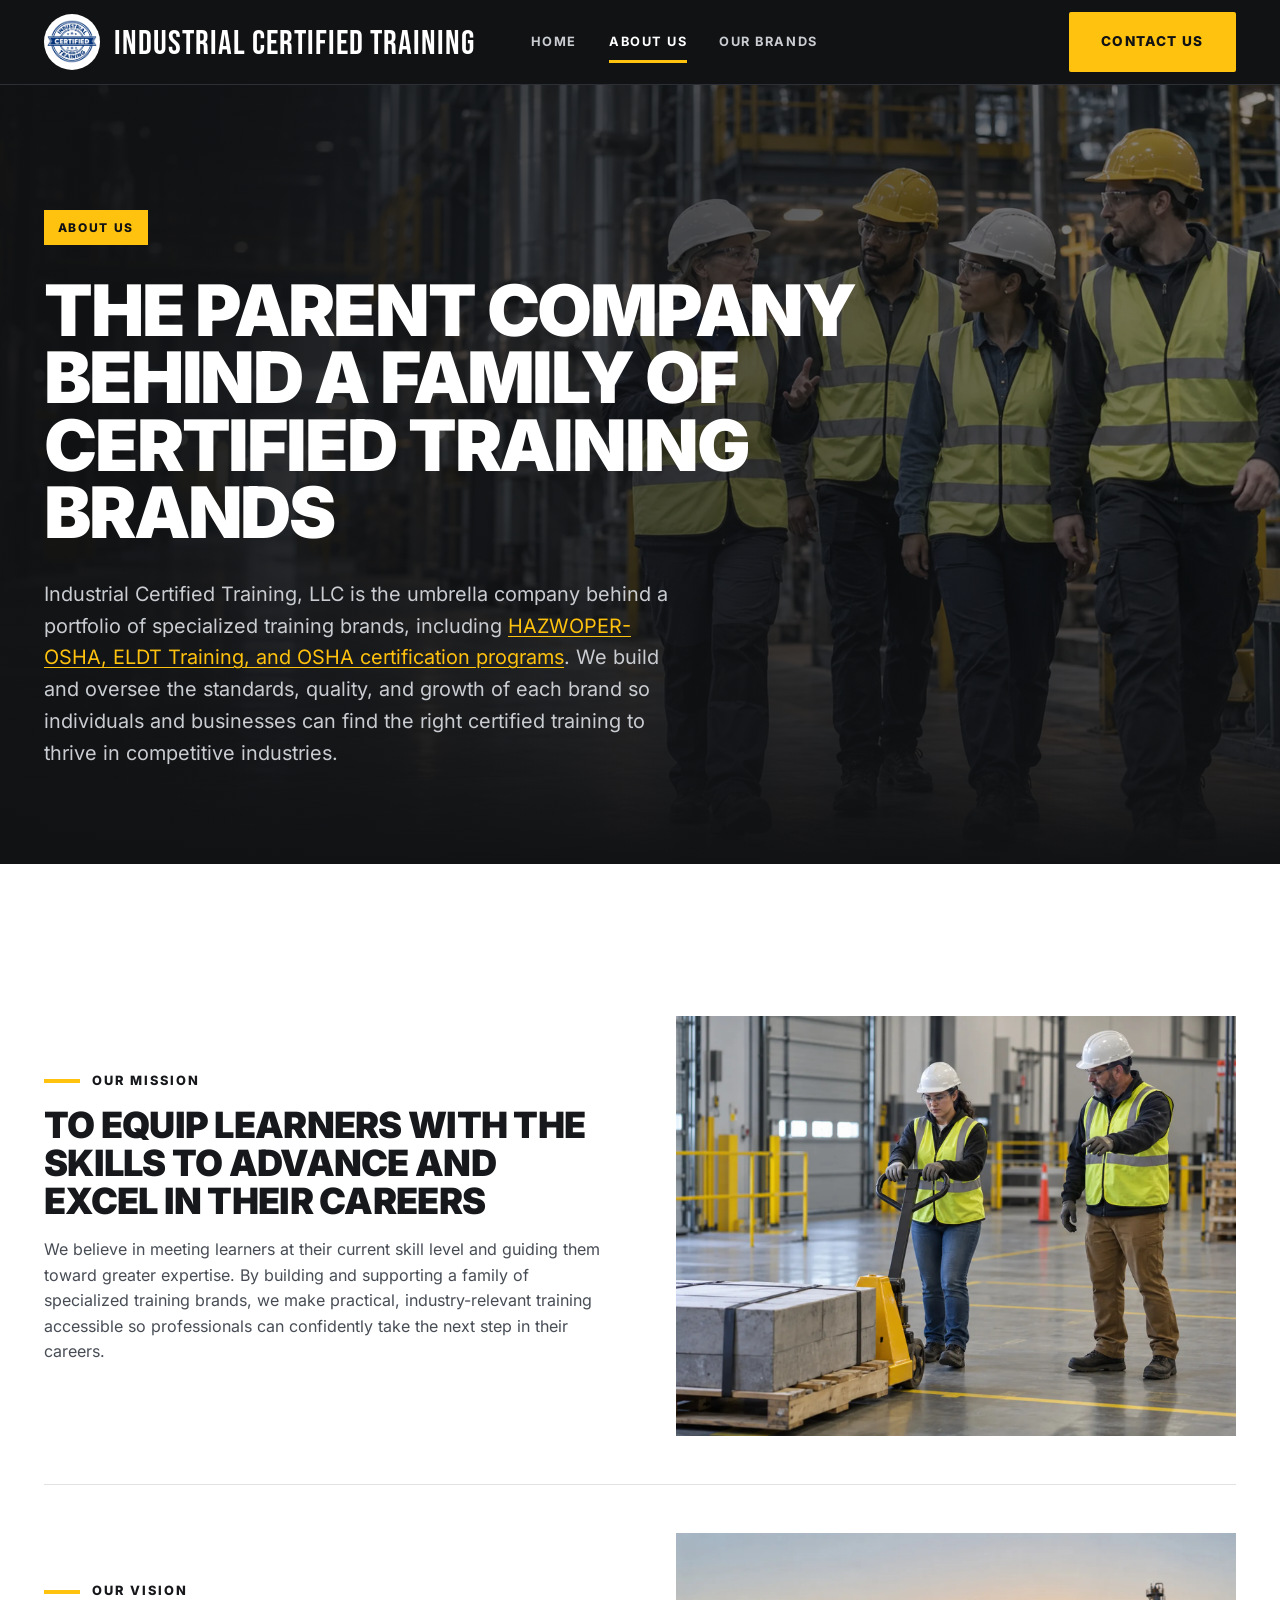
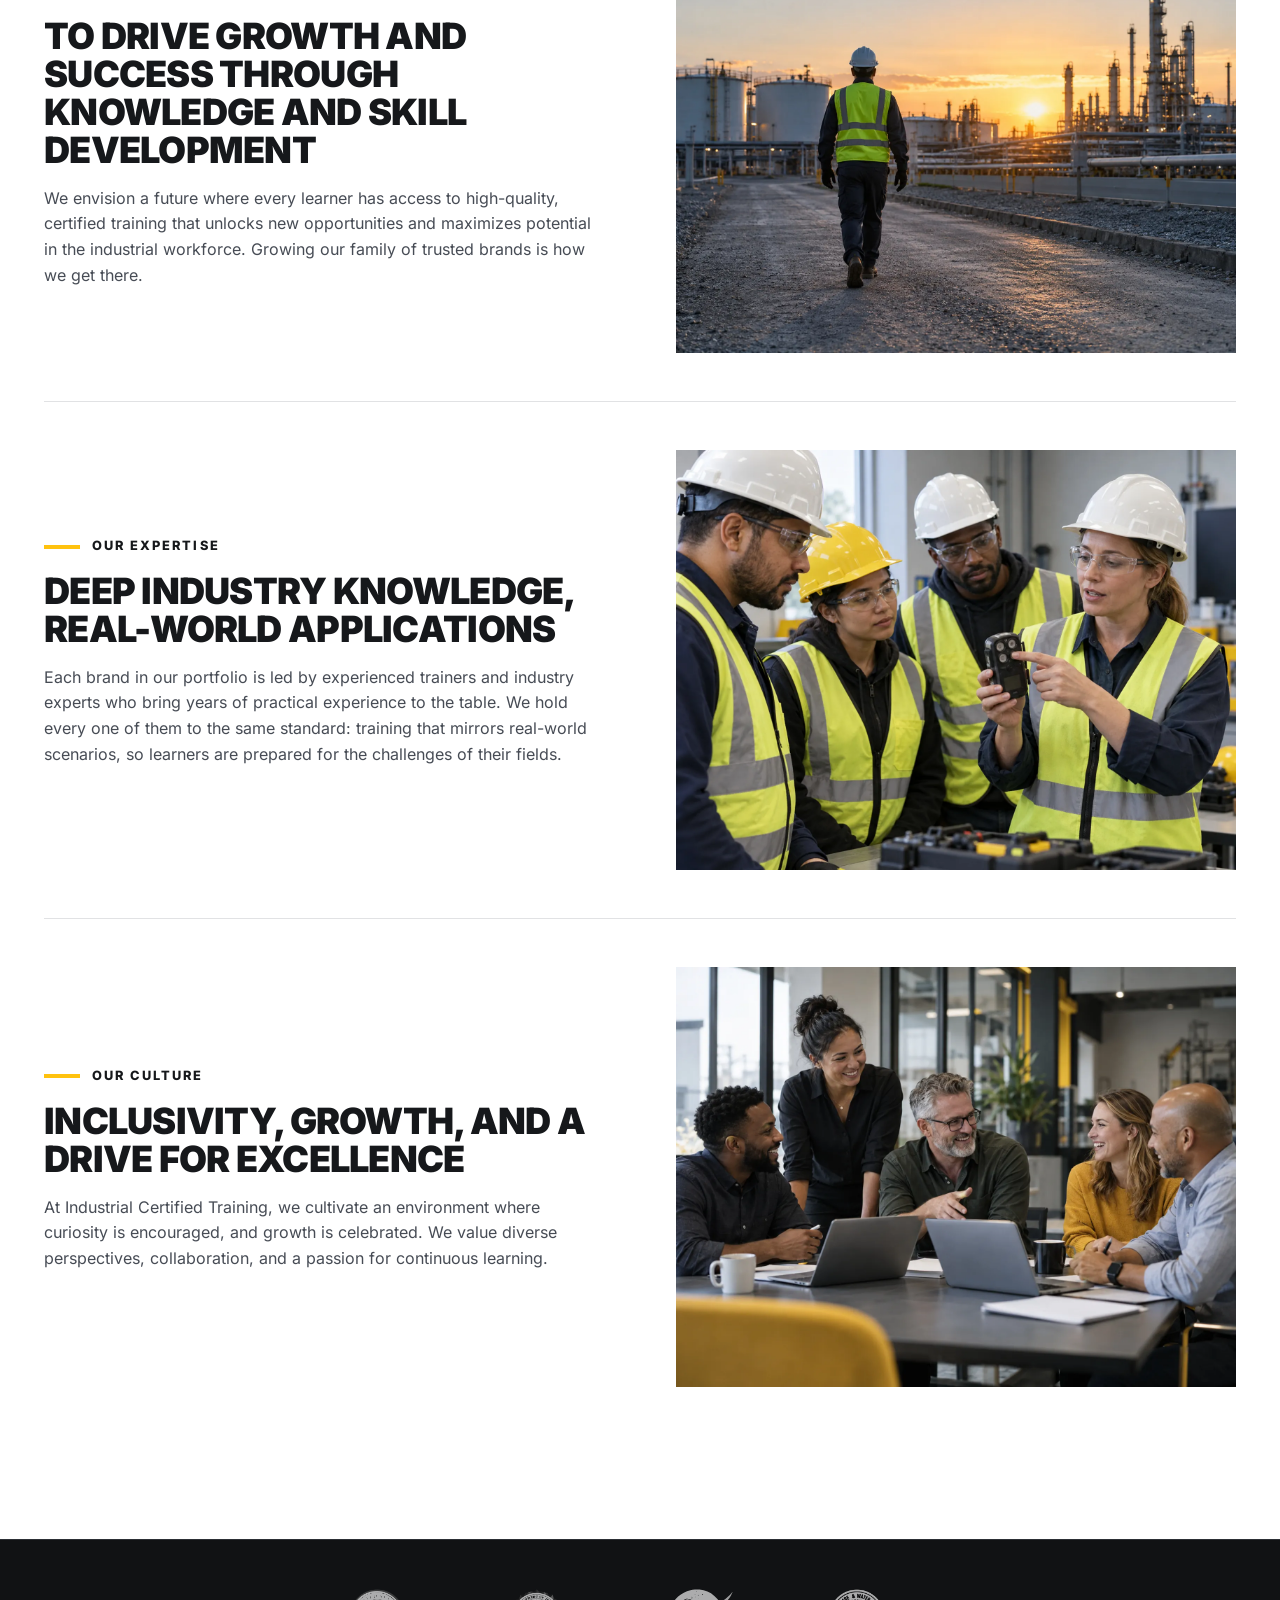
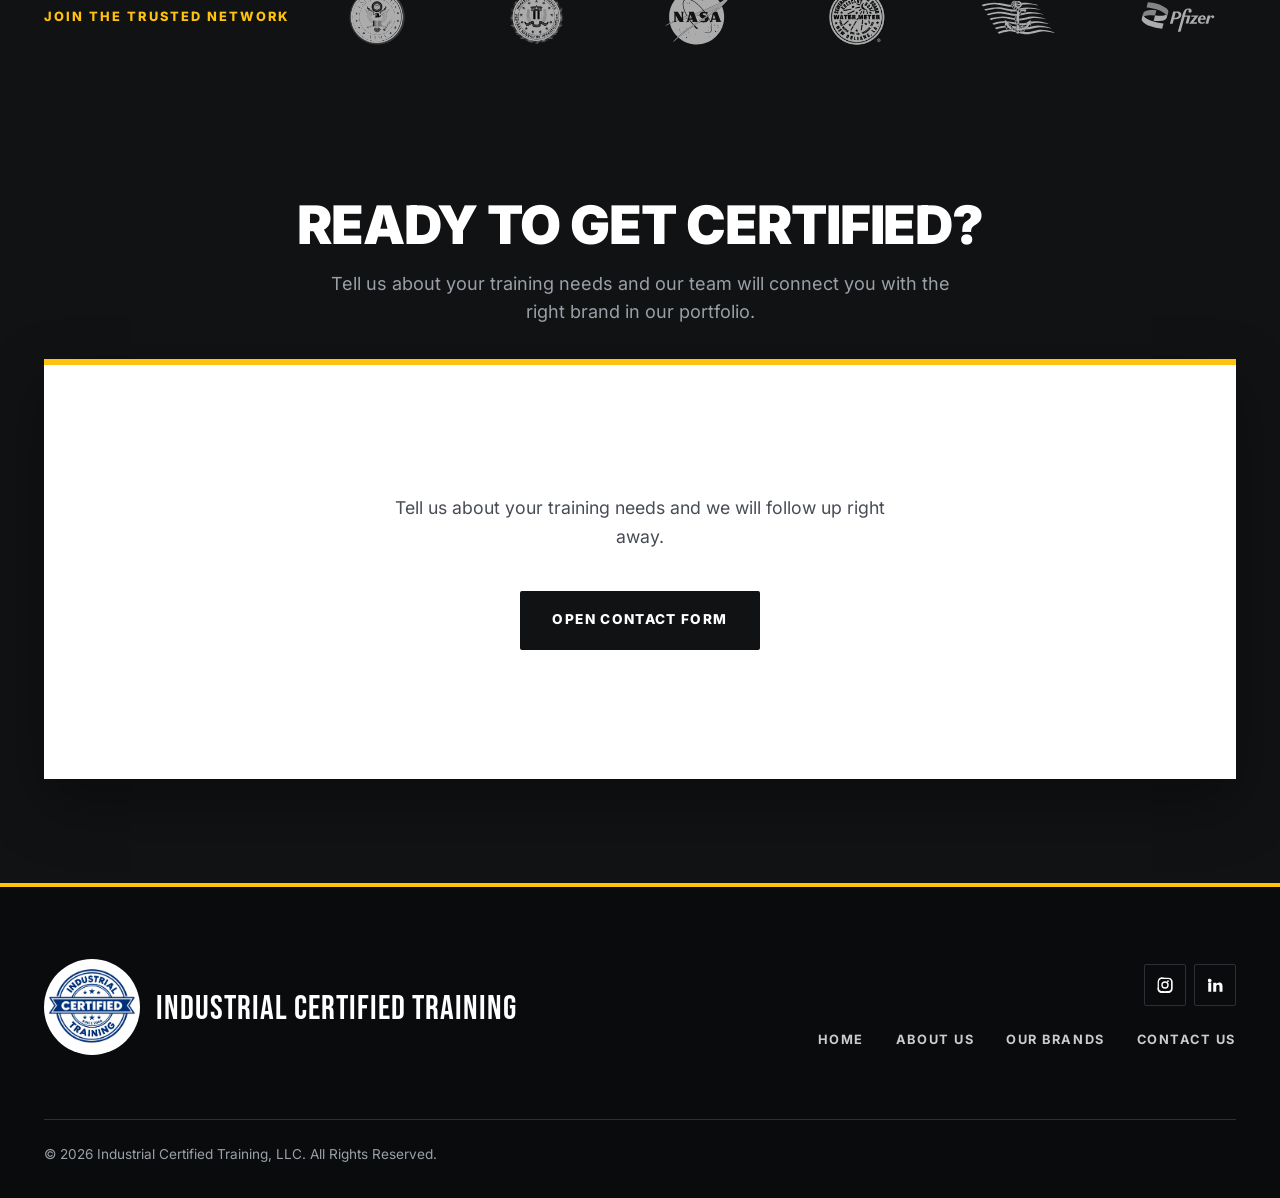
==== commit 254f328e: "Remove duplicate Contact Us link from header nav The nav showed both a plain "Contact Us" text link " ====
--- a/about-us.html
+++ b/about-us.html
@@ -95,7 +95,6 @@
                 <a href="./index.html">Home</a>
                 <a href="./about-us.html" aria-current="page">About Us</a>
                 <a href="./our-brands.html">Our Brands</a>
-                <a href="./contact-us.html">Contact Us</a>
                 <a href="#typeform-section" class="btn btn-primary nav-cta--mobile">Contact Us</a>
             </nav>
             <a href="#typeform-section" class="btn btn-primary nav-cta">Contact Us</a>
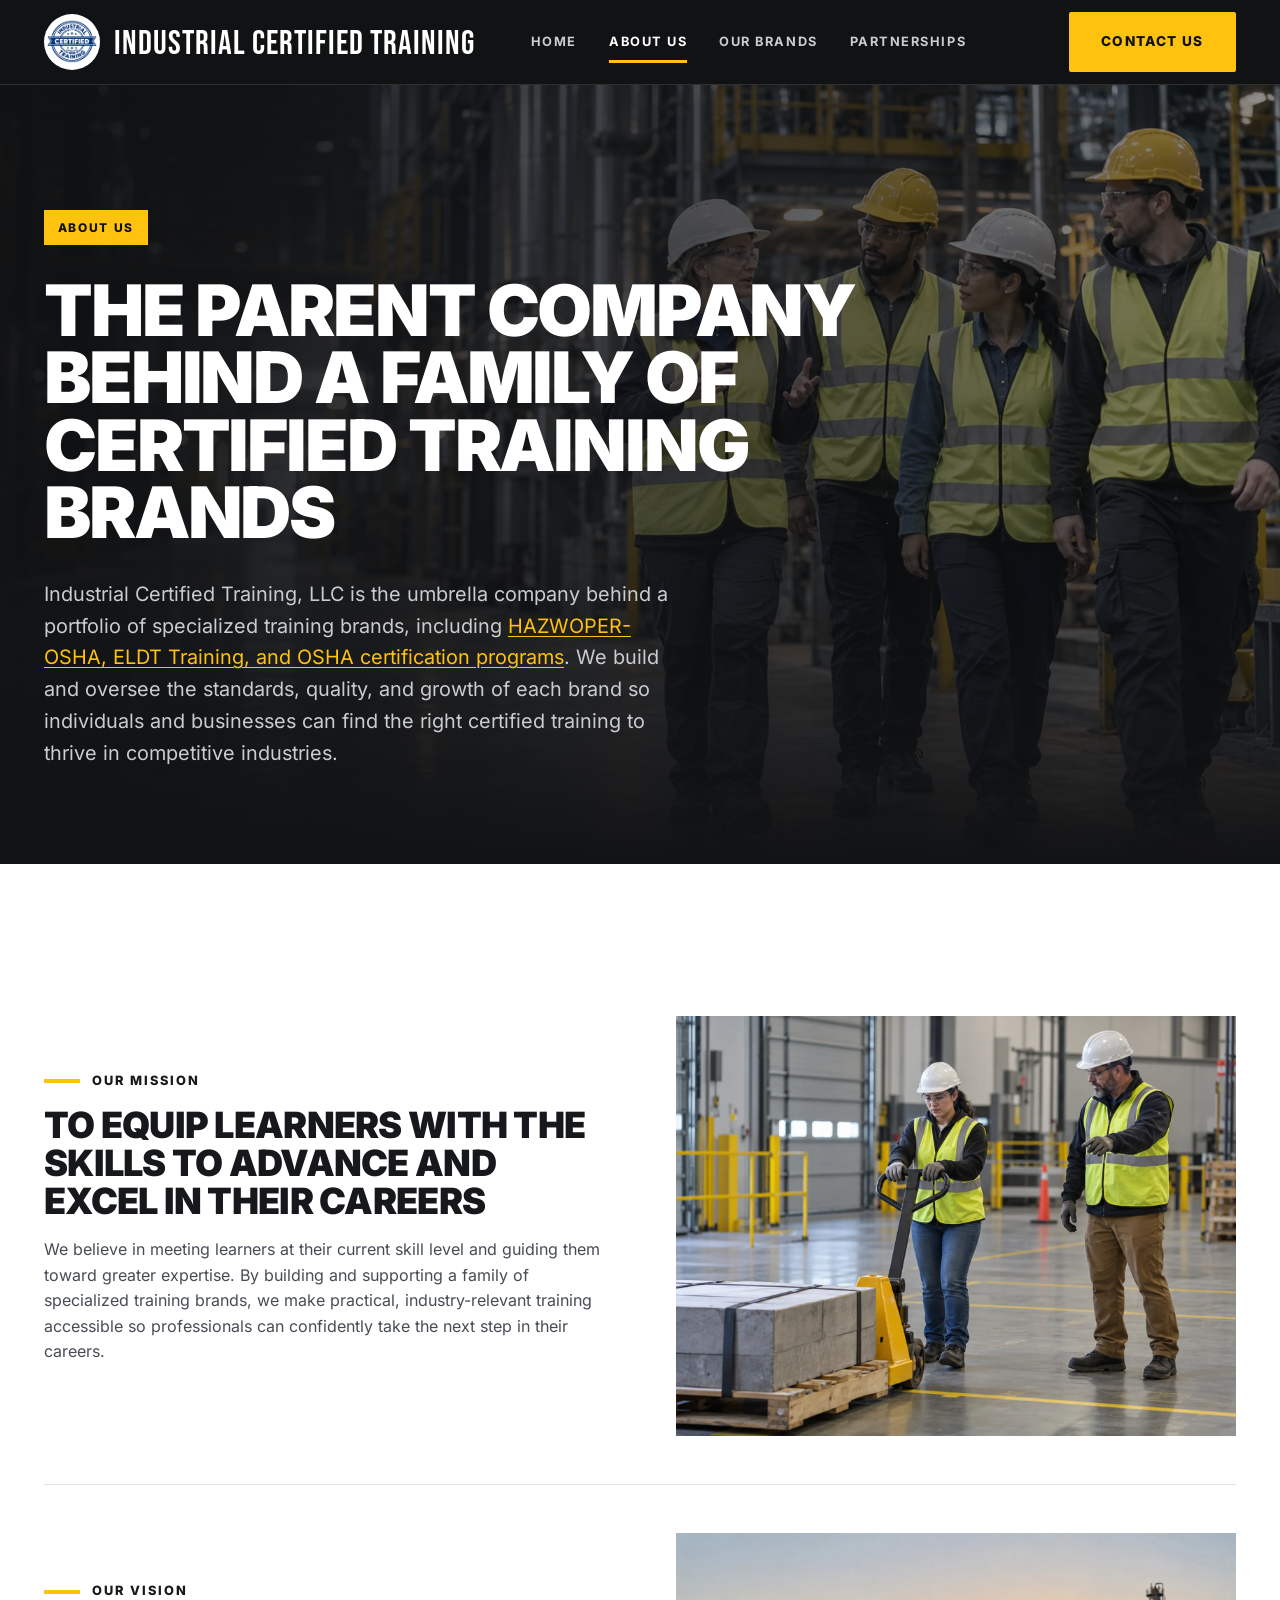
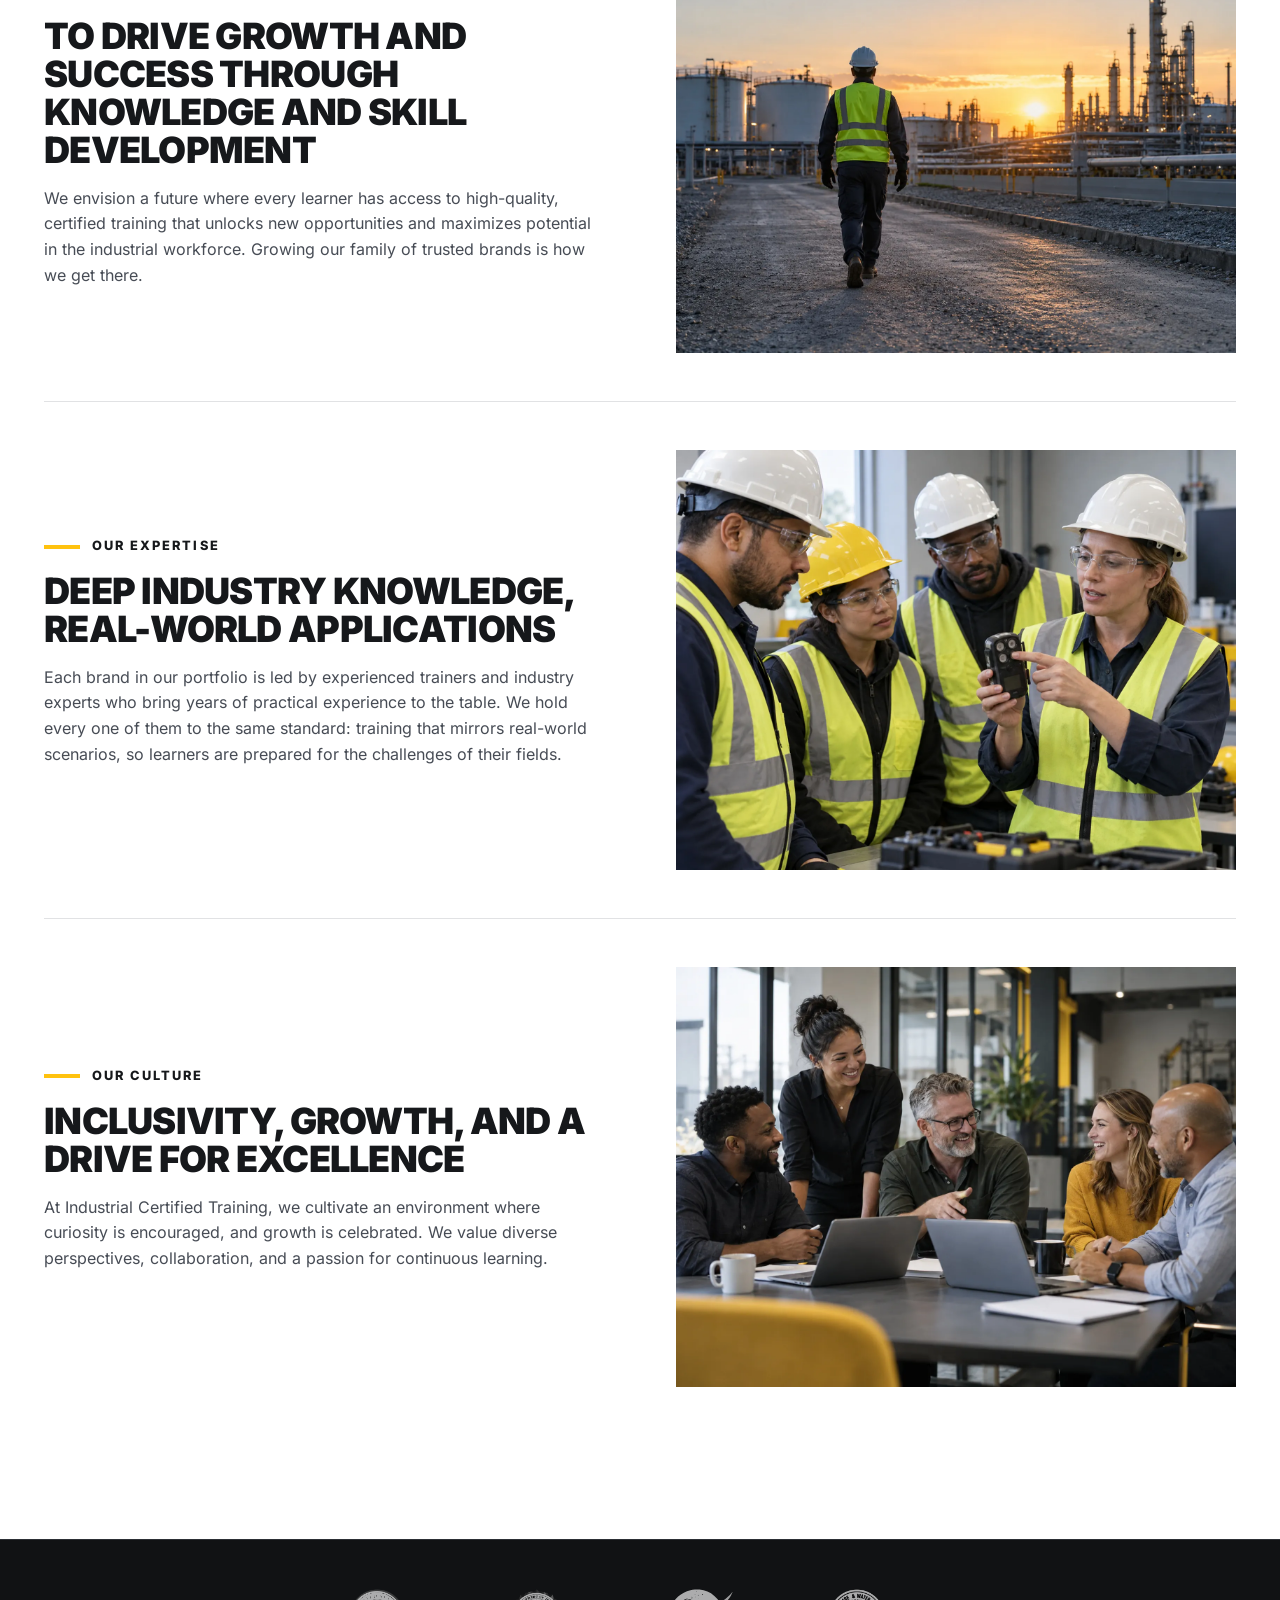
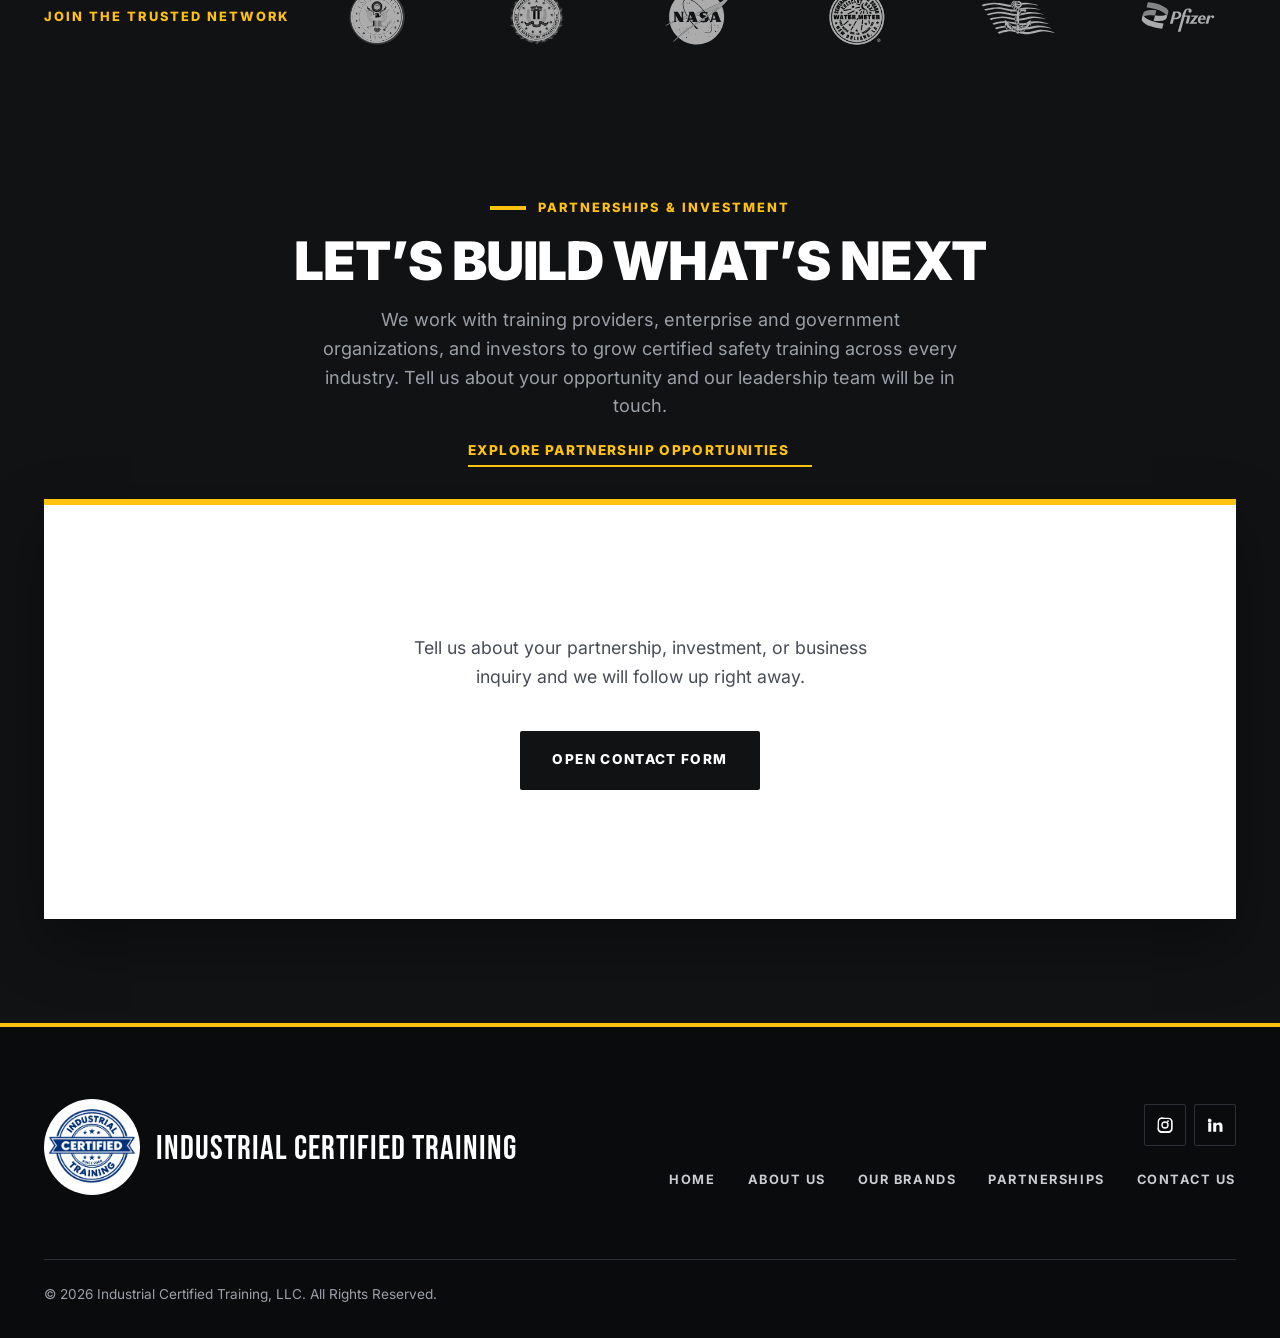
==== commit d535e8ce: "Add Partnerships page and turn the site CTA into a partnership inquiry - New partnerships.html: part" ====
--- a/about-us.html
+++ b/about-us.html
@@ -95,6 +95,7 @@
                 <a href="./index.html">Home</a>
                 <a href="./about-us.html" aria-current="page">About Us</a>
                 <a href="./our-brands.html">Our Brands</a>
+                <a href="./partnerships.html">Partnerships</a>
                 <a href="#typeform-section" class="btn btn-primary nav-cta--mobile">Contact Us</a>
             </nav>
             <a href="#typeform-section" class="btn btn-primary nav-cta">Contact Us</a>
@@ -176,11 +177,13 @@
 
         <section class="section contact-cta" id="typeform-section">
             <div class="container">
-                <h2 class="text-center">Ready to Get Certified?</h2>
-                <p class="text-center lead max-w-prose" style="margin-inline:auto;">Tell us about your training needs and our team will connect you with the right brand in our portfolio.</p>
+                <p class="section-eyebrow text-center">Partnerships &amp; Investment</p>
+                <h2 class="text-center">Let&rsquo;s Build What&rsquo;s Next</h2>
+                <p class="text-center lead max-w-prose mx-auto">We work with training providers, enterprise and government organizations, and investors to grow certified safety training across every industry. Tell us about your opportunity and our leadership team will be in touch.</p>
+                <p class="text-center"><a class="text-link" href="./partnerships.html">Explore partnership opportunities <svg class="icon" aria-hidden="true"><use href="#icon-arrow-right"></use></svg></a></p>
                 <div class="contact-cta__panel">
                     <div class="tf-placeholder" data-tf-placeholder>
-                        <p class="contact-cta__loading">Tell us about your training needs and we will follow up right away.</p>
+                        <p class="contact-cta__loading">Tell us about your partnership, investment, or business inquiry and we will follow up right away.</p>
                         <button type="button" class="btn btn-primary" data-tf-trigger="01JFSV156N80ZSB11TZV2MEFP5">Open Contact Form</button>
                     </div>
                 </div>
@@ -205,6 +208,7 @@
                     <a href="./index.html">Home</a>
                     <a href="./about-us.html">About Us</a>
                     <a href="./our-brands.html">Our Brands</a>
+                    <a href="./partnerships.html">Partnerships</a>
                     <a href="./contact-us.html">Contact Us</a>
                 </nav>
             </div>
--- a/css/style.css
+++ b/css/style.css
@@ -446,3 +446,36 @@
 .max-w-prose { max-width: 640px; }
 .mx-auto { margin-inline: auto; }
 .stack { display: flex; flex-direction: column; }
+
+/* ===================== Partnerships ===================== */
+.contact-cta .section-eyebrow { color: var(--color-yellow); }
+.text-link { display: inline-flex; align-items: center; gap: 0.5rem; color: var(--color-yellow); font-weight: 800; font-size: 0.85rem; letter-spacing: 0.1em; text-transform: uppercase; border-bottom: 2px solid currentColor; padding-bottom: 0.2rem; }
+.text-link:hover, .text-link:focus-visible { color: var(--color-white); }
+.text-link .icon { width: 1.1em; height: 1.1em; }
+.contact-cta__note { max-width: 760px; margin: var(--space-4) auto 0; text-align: center; font-size: 0.8rem; color: var(--color-on-dark-muted); }
+
+.partner-grid { display: grid; gap: var(--space-4); grid-template-columns: repeat(4, 1fr); }
+@media (max-width: 991.98px) { .partner-grid { grid-template-columns: repeat(2, 1fr); } }
+@media (max-width: 575.98px) { .partner-grid { grid-template-columns: 1fr; } }
+.partner-grid > * { min-width: 0; }
+.partner-card {
+  background: var(--color-white); padding: var(--space-5) var(--space-4); border-top: 4px solid var(--color-yellow);
+  transition: transform var(--transition), box-shadow var(--transition);
+}
+.partner-card:hover { transform: translateY(-6px); box-shadow: var(--shadow-md); }
+.partner-card__num { display: block; font-family: var(--font-wordmark); font-size: 3rem; line-height: 1; color: var(--color-yellow-dark); margin-bottom: var(--space-3); }
+.partner-card__title { font-size: 1.1rem; font-weight: 800; letter-spacing: 0.04em; text-transform: uppercase; margin-bottom: var(--space-3); }
+.partner-card p { margin: 0; font-size: 0.95rem; }
+
+.section--dark .stats__grid { margin-top: var(--space-2); }
+
+.steps { list-style: none; margin: 0; padding: 0; display: grid; gap: var(--space-5); grid-template-columns: repeat(3, 1fr); counter-reset: none; }
+@media (max-width: 767.98px) { .steps { grid-template-columns: 1fr; } }
+.steps > * { min-width: 0; }
+.step { border-top: 1px solid var(--color-border); padding-top: var(--space-4); }
+.step__num {
+  display: inline-flex; align-items: center; justify-content: center; width: 52px; height: 52px;
+  background: var(--color-black); color: var(--color-yellow); font-family: var(--font-wordmark); font-size: 1.8rem; line-height: 1; margin-bottom: var(--space-4);
+}
+.step__title { font-size: 1.15rem; font-weight: 800; text-transform: uppercase; letter-spacing: 0.03em; }
+.step p { margin: 0; }
